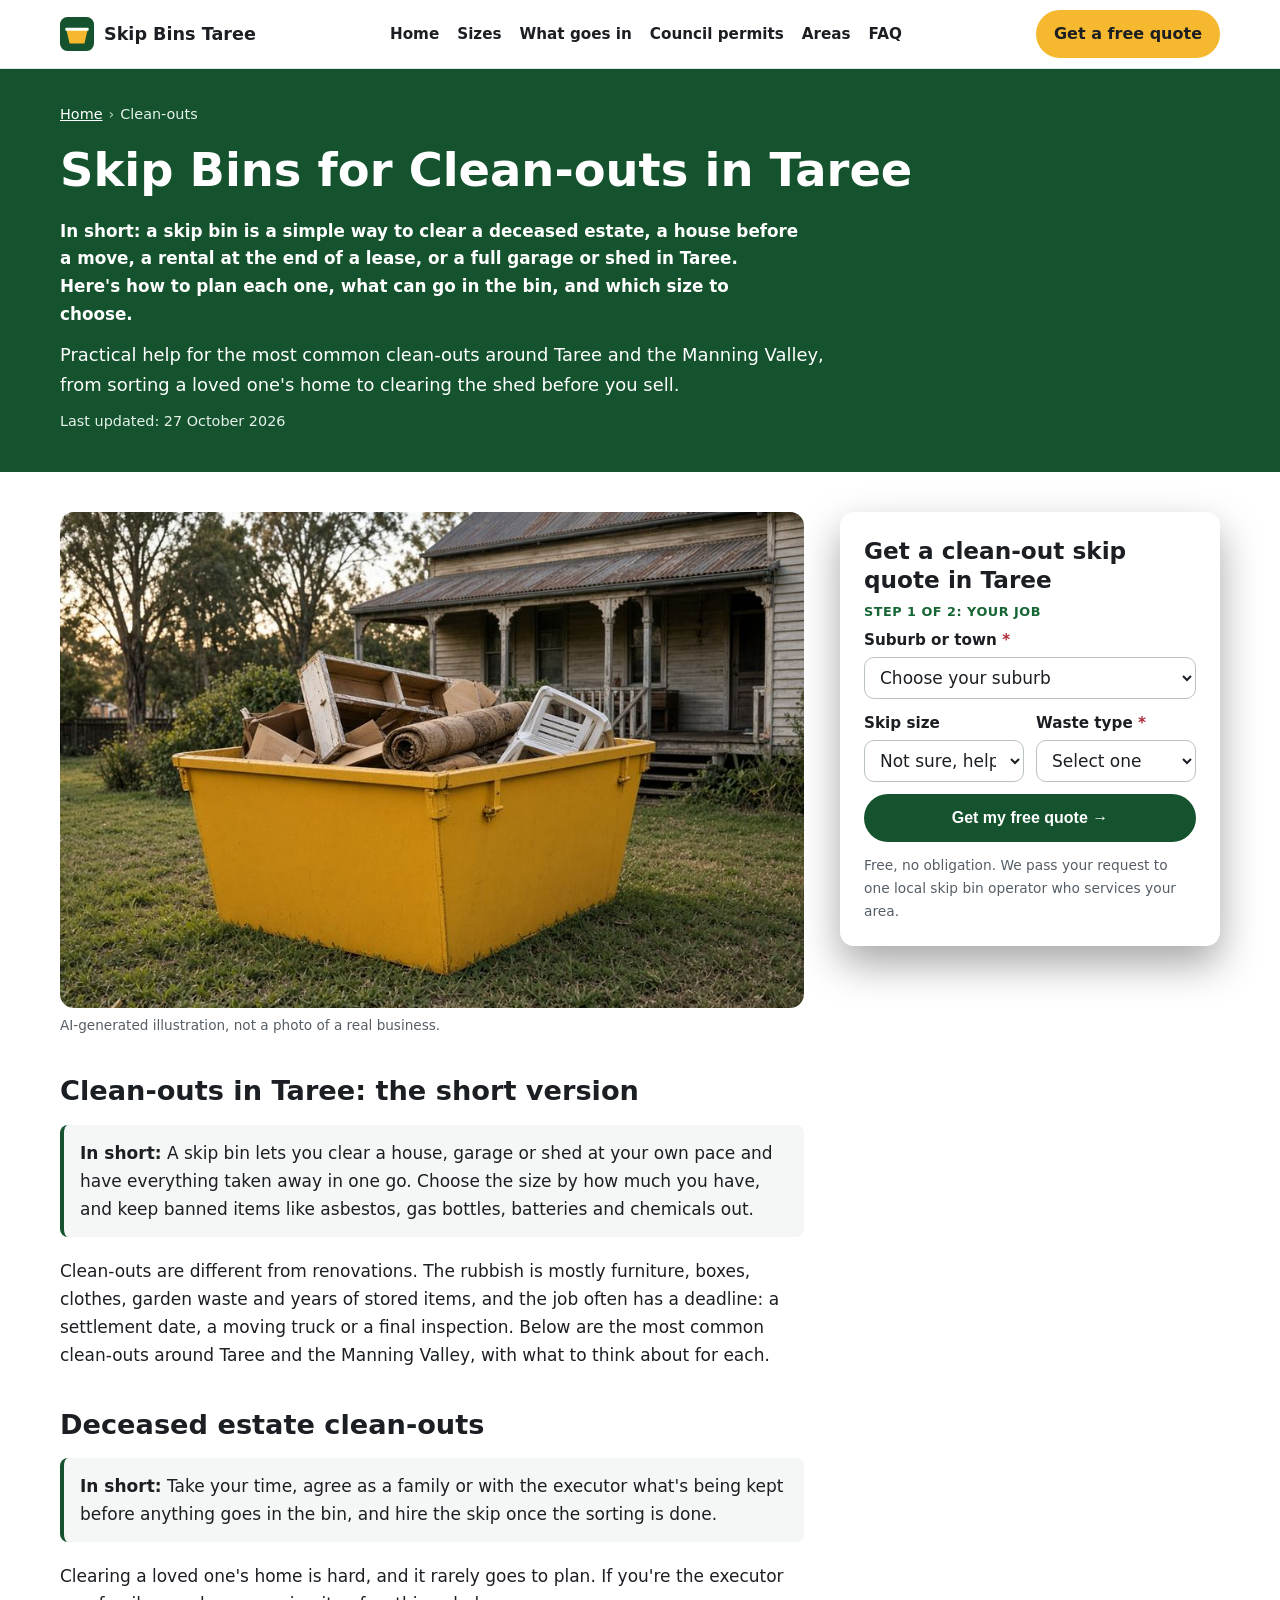
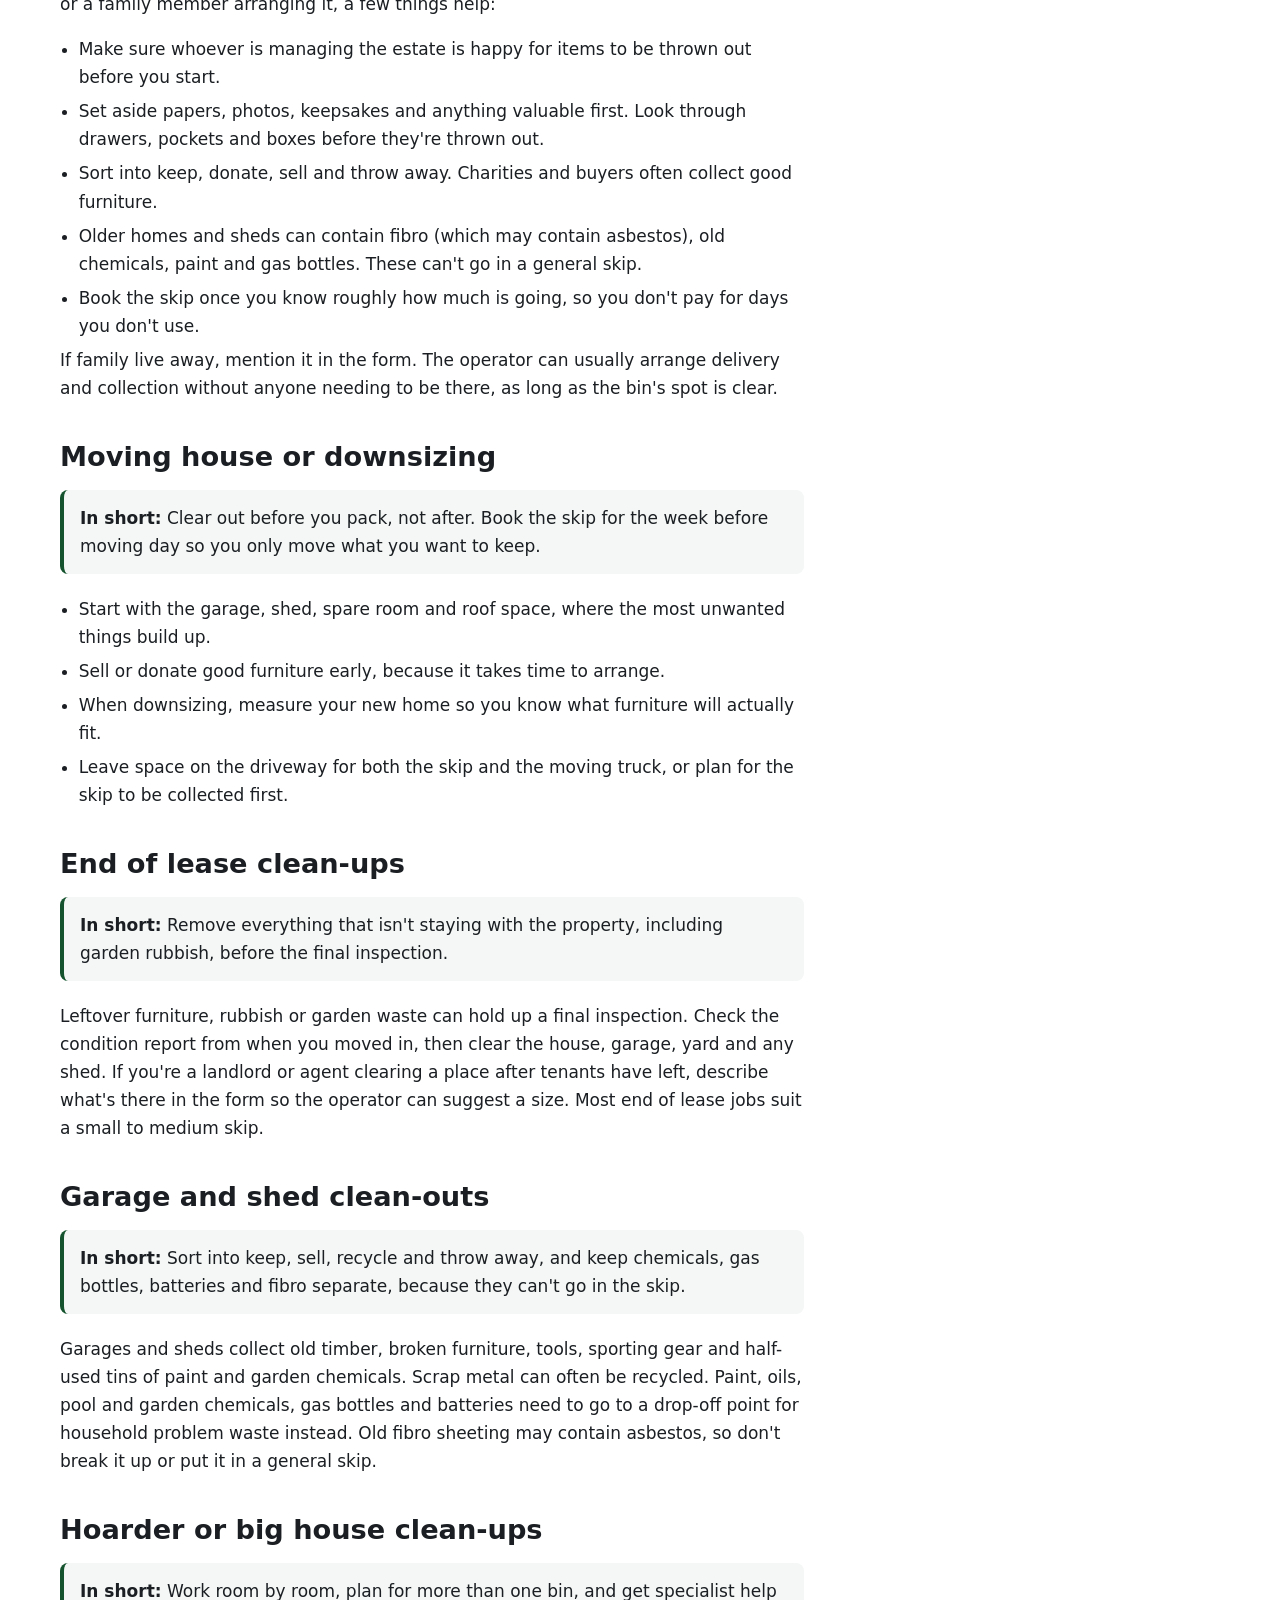
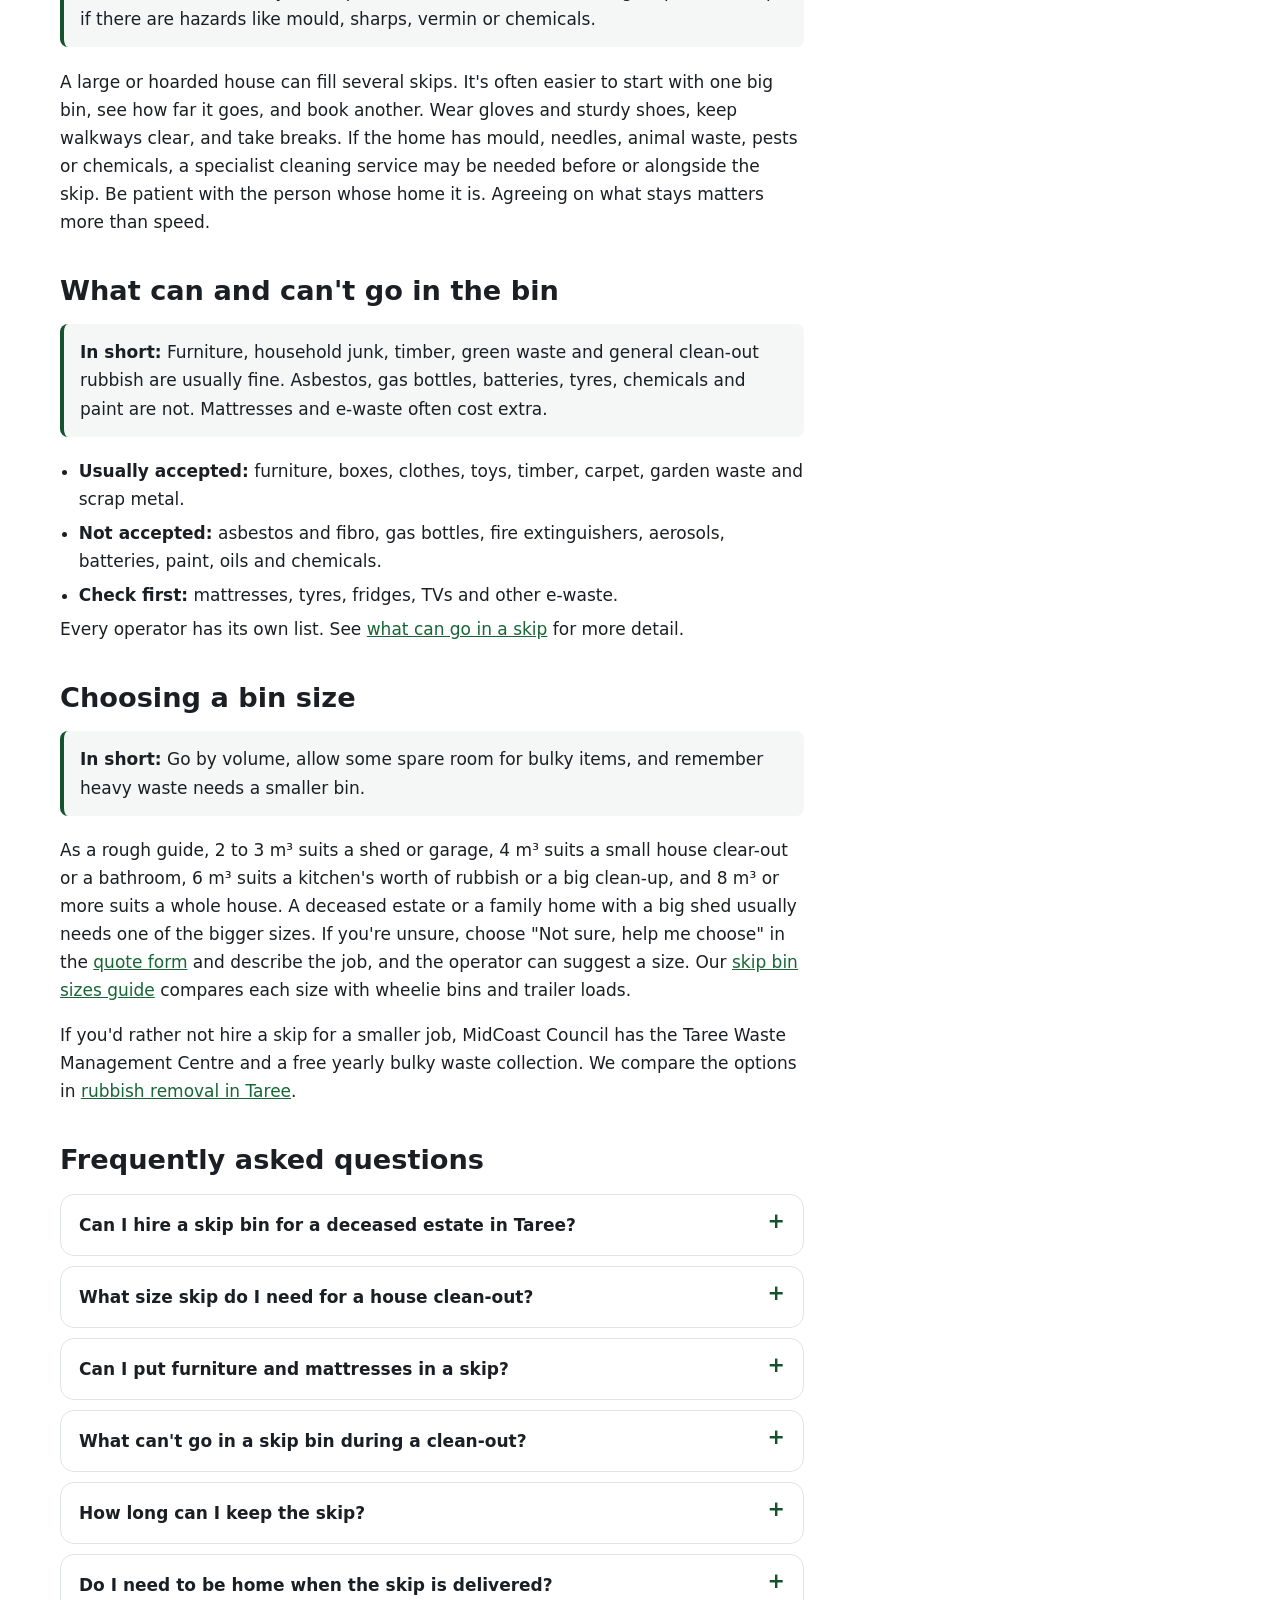
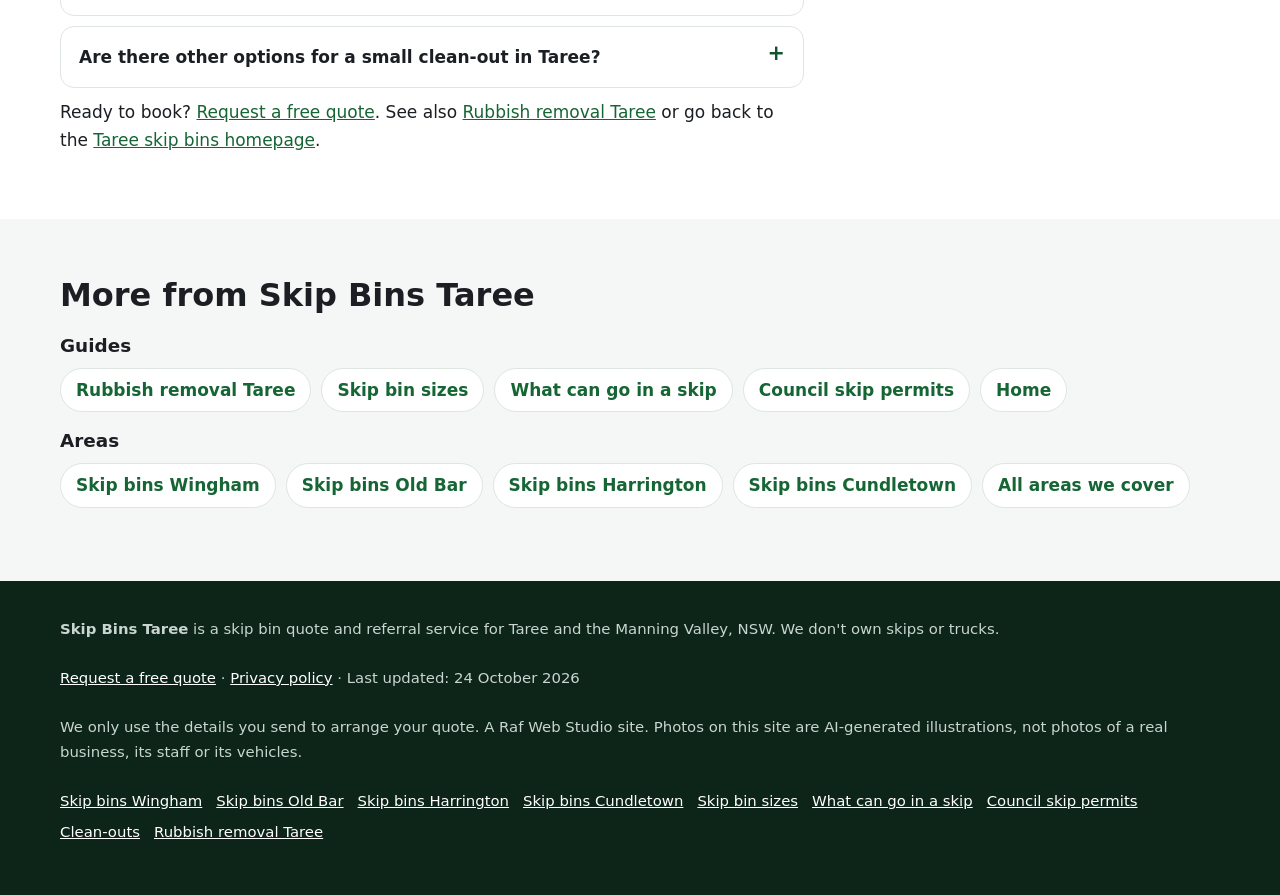
==== clean-outs/index.html @ bd16dab5 "SEO batch 3: add /clean-outs/ and /rubbish-removal-taree/ guides (FAQ schema, quote form, sitemap, l" ====
<!doctype html>
<html lang="en-AU">
<head>
<meta charset="utf-8">
<meta name="viewport" content="width=device-width, initial-scale=1">
<title>Skip Bins for Clean-outs in Taree | Deceased Estates, Moving &amp; Garages</title>
<meta name="description" content="Skip bins for clean-outs in Taree: deceased estates, moving house, downsizing, end of lease, garages, sheds and big house clean-ups. Sizes, what goes in, and a free quote.">
<link rel="canonical" href="https://skipbinstaree.com/clean-outs/">
<link rel="icon" href="/favicon.svg" type="image/svg+xml">
<meta name="theme-color" content="#14532d">
<meta property="og:type" content="article">
<meta property="og:locale" content="en_AU">
<meta property="og:site_name" content="Skip Bins Taree">
<meta property="og:title" content="Skip Bins for Clean-outs in Taree | Deceased Estates, Moving &amp; Garages">
<meta property="og:description" content="Skip bins for clean-outs in Taree: deceased estates, moving house, downsizing, end of lease, garages, sheds and big house clean-ups. Sizes, what goes in, and a free quote.">
<meta property="og:url" content="https://skipbinstaree.com/clean-outs/">
<meta property="og:image" content="https://skipbinstaree.com/img/card-home.jpg">
<meta name="twitter:card" content="summary_large_image">
<script>document.documentElement.classList.add('js')</script>
<link rel="stylesheet" href="/styles.css">

<!-- Google tag (gtag.js) -->
<script async src="https://www.googletagmanager.com/gtag/js?id=G-CYSBEL6EFN"></script>
<script>
  window.dataLayer = window.dataLayer || [];
  function gtag(){dataLayer.push(arguments);}
  gtag('js', new Date());
  gtag('config', 'G-CYSBEL6EFN');
</script>

<script type="application/ld+json">
{
 "@context": "https://schema.org",
 "@type": "WebPage",
 "@id": "https://skipbinstaree.com/clean-outs/#webpage",
 "url": "https://skipbinstaree.com/clean-outs/",
 "name": "Skip Bins for Clean-outs in Taree | Deceased Estates, Moving & Garages",
 "description": "Skip bins for clean-outs in Taree: deceased estates, moving house, downsizing, end of lease, garages, sheds and big house clean-ups. Sizes, what goes in, and a free quote.",
 "inLanguage": "en-AU",
 "dateModified": "2026-10-27",
 "isPartOf": {
  "@id": "https://skipbinstaree.com/#website"
 }
}
</script>
<script type="application/ld+json">
{
 "@context": "https://schema.org",
 "@type": "BreadcrumbList",
 "itemListElement": [
  {
   "@type": "ListItem",
   "position": 1,
   "name": "Home",
   "item": "https://skipbinstaree.com/"
  },
  {
   "@type": "ListItem",
   "position": 2,
   "name": "Clean-outs",
   "item": "https://skipbinstaree.com/clean-outs/"
  }
 ]
}
</script>
<script type="application/ld+json">
{
 "@context": "https://schema.org",
 "@type": "Service",
 "@id": "https://skipbinstaree.com/clean-outs/#service",
 "name": "Skip bins for clean-outs in Taree",
 "serviceType": "Skip bin hire",
 "description": "Skip bins for clean-outs in Taree: deceased estates, moving house, downsizing, end of lease, garages, sheds and big house clean-ups. Sizes, what goes in, and a free quote.",
 "url": "https://skipbinstaree.com/clean-outs/",
 "provider": {
  "@type": "Organization",
  "name": "Skip Bins Taree",
  "url": "https://skipbinstaree.com/"
 },
 "areaServed": [
  {
   "@type": "Place",
   "name": "Taree, NSW"
  }
 ]
}
</script>
<script type="application/ld+json">
{
 "@context": "https://schema.org",
 "@type": "FAQPage",
 "mainEntity": [
  {
   "@type": "Question",
   "name": "Can I hire a skip bin for a deceased estate in Taree?",
   "acceptedAnswer": {
    "@type": "Answer",
    "text": "Yes. A skip is a common way to clear a deceased estate. Agree with the executor or family what's being kept before anything goes in, and tell the operator if no one will be at the property for delivery or collection."
   }
  },
  {
   "@type": "Question",
   "name": "What size skip do I need for a house clean-out?",
   "acceptedAnswer": {
    "@type": "Answer",
    "text": "As a rough guide, 2 to 3 m³ suits a shed or garage, 4 m³ suits a small house clear-out or a bathroom, 6 m³ suits a kitchen's worth of rubbish or a big clean-up, and 8 m³ or more suits a whole house. A deceased estate or a family home with a big shed usually needs one of the bigger sizes."
   }
  },
  {
   "@type": "Question",
   "name": "Can I put furniture and mattresses in a skip?",
   "acceptedAnswer": {
    "@type": "Answer",
    "text": "Furniture is usually fine. Many operators accept mattresses for an extra fee, and some don't take them. List them in the quote form so the operator can confirm."
   }
  },
  {
   "@type": "Question",
   "name": "What can't go in a skip bin during a clean-out?",
   "acceptedAnswer": {
    "@type": "Answer",
    "text": "Asbestos and fibro, gas bottles, fire extinguishers, aerosols, batteries, tyres, paint, oils and chemicals. Fridges, TVs and other e-waste may be refused or cost extra."
   }
  },
  {
   "@type": "Question",
   "name": "How long can I keep the skip?",
   "acceptedAnswer": {
    "@type": "Answer",
    "text": "Hire periods differ between operators. Most include a set number of days and charge for extra days. Tell the operator your dates when you request a quote."
   }
  },
  {
   "@type": "Question",
   "name": "Do I need to be home when the skip is delivered?",
   "acceptedAnswer": {
    "@type": "Answer",
    "text": "Usually not, as long as the spot for the bin is clear and the operator knows exactly where to put it. Add delivery notes in the form."
   }
  },
  {
   "@type": "Question",
   "name": "Are there other options for a small clean-out in Taree?",
   "acceptedAnswer": {
    "@type": "Answer",
    "text": "For a load or two, taking it to the Taree Waste Management Centre yourself or booking MidCoast Council's yearly bulky waste collection may be enough. Our rubbish removal guide compares the options."
   }
  }
 ]
}
</script>
</head>
<body>
<a class="skip-link" href="#main">Skip to content</a>

<header class="site-header">
  <div class="wrap">
    <a class="brand" href="/" aria-label="Skip Bins Taree home">
      <svg viewBox="0 0 64 64" aria-hidden="true"><rect width="64" height="64" rx="14" fill="#14532d"/><path d="M12 24h40l-6 26H18z" fill="#f5b82e"/><rect x="10" y="20" width="44" height="6" rx="2" fill="#fff"/></svg>
      Skip Bins Taree
    </a>
    <nav class="nav" aria-label="Main">
      <a href="/">Home</a>
      <a href="/skip-bin-sizes/">Sizes</a>
      <a href="/what-can-go-in-a-skip/">What goes in</a>
      <a href="/skip-bin-council-permit/">Council permits</a>
      <a href="/#areas">Areas</a>
      <a href="/#faq">FAQ</a>
    </nav>
    <a class="btn btn-call header-call" href="#quote">Get a free quote</a>
  </div>
</header>

<main id="main">
<section class="page-hero" aria-labelledby="h1">
  <div class="wrap">
    <nav class="crumbs" aria-label="Breadcrumb"><ol><li><a href="https://skipbinstaree.com/">Home</a></li><li aria-current="page">Clean-outs</li></ol></nav>
    <h1 id="h1">Skip Bins for Clean-outs in Taree</h1>
    <p class="summary">In short: a skip bin is a simple way to clear a deceased estate, a house before a move, a rental at the end of a lease, or a full garage or shed in Taree. Here&#x27;s how to plan each one, what can go in the bin, and which size to choose.</p>
    <p class="lead">Practical help for the most common clean-outs around Taree and the Manning Valley, from sorting a loved one&#x27;s home to clearing the shed before you sell.</p>
    <p class="updated">Last updated: 27 October 2026</p>
  </div>
</section>
<div class="wrap page-grid">
  <article class="page-body">
<figure><img src="/img/card-home.jpg" width="900" height="600" style="aspect-ratio:3/2;object-fit:cover" alt="Illustration of a yellow skip bin outside a weatherboard home during a household clean-out" decoding="async"><figcaption>AI-generated illustration, not a photo of a real business.</figcaption></figure>
<h2>Clean-outs in Taree: the short version</h2>
<p class="callout"><strong>In short:</strong> A skip bin lets you clear a house, garage or shed at your own pace and have everything taken away in one go. Choose the size by how much you have, and keep banned items like asbestos, gas bottles, batteries and chemicals out.</p><p>Clean-outs are different from renovations. The rubbish is mostly furniture, boxes, clothes, garden waste and years of stored items, and the job often has a deadline: a settlement date, a moving truck or a final inspection. Below are the most common clean-outs around Taree and the Manning Valley, with what to think about for each.</p>
<h2>Deceased estate clean-outs</h2>
<p class="callout"><strong>In short:</strong> Take your time, agree as a family or with the executor what's being kept before anything goes in the bin, and hire the skip once the sorting is done.</p><p>Clearing a loved one's home is hard, and it rarely goes to plan. If you're the executor or a family member arranging it, a few things help:</p><ul class="clean"><li>Make sure whoever is managing the estate is happy for items to be thrown out before you start.</li><li>Set aside papers, photos, keepsakes and anything valuable first. Look through drawers, pockets and boxes before they're thrown out.</li><li>Sort into keep, donate, sell and throw away. Charities and buyers often collect good furniture.</li><li>Older homes and sheds can contain fibro (which may contain asbestos), old chemicals, paint and gas bottles. These can't go in a general skip.</li><li>Book the skip once you know roughly how much is going, so you don't pay for days you don't use.</li></ul><p>If family live away, mention it in the form. The operator can usually arrange delivery and collection without anyone needing to be there, as long as the bin's spot is clear.</p>
<h2>Moving house or downsizing</h2>
<p class="callout"><strong>In short:</strong> Clear out before you pack, not after. Book the skip for the week before moving day so you only move what you want to keep.</p><ul class="clean"><li>Start with the garage, shed, spare room and roof space, where the most unwanted things build up.</li><li>Sell or donate good furniture early, because it takes time to arrange.</li><li>When downsizing, measure your new home so you know what furniture will actually fit.</li><li>Leave space on the driveway for both the skip and the moving truck, or plan for the skip to be collected first.</li></ul>
<h2>End of lease clean-ups</h2>
<p class="callout"><strong>In short:</strong> Remove everything that isn't staying with the property, including garden rubbish, before the final inspection.</p><p>Leftover furniture, rubbish or garden waste can hold up a final inspection. Check the condition report from when you moved in, then clear the house, garage, yard and any shed. If you're a landlord or agent clearing a place after tenants have left, describe what's there in the form so the operator can suggest a size. Most end of lease jobs suit a small to medium skip.</p>
<h2>Garage and shed clean-outs</h2>
<p class="callout"><strong>In short:</strong> Sort into keep, sell, recycle and throw away, and keep chemicals, gas bottles, batteries and fibro separate, because they can't go in the skip.</p><p>Garages and sheds collect old timber, broken furniture, tools, sporting gear and half-used tins of paint and garden chemicals. Scrap metal can often be recycled. Paint, oils, pool and garden chemicals, gas bottles and batteries need to go to a drop-off point for household problem waste instead. Old fibro sheeting may contain asbestos, so don't break it up or put it in a general skip.</p>
<h2>Hoarder or big house clean-ups</h2>
<p class="callout"><strong>In short:</strong> Work room by room, plan for more than one bin, and get specialist help if there are hazards like mould, sharps, vermin or chemicals.</p><p>A large or hoarded house can fill several skips. It's often easier to start with one big bin, see how far it goes, and book another. Wear gloves and sturdy shoes, keep walkways clear, and take breaks. If the home has mould, needles, animal waste, pests or chemicals, a specialist cleaning service may be needed before or alongside the skip. Be patient with the person whose home it is. Agreeing on what stays matters more than speed.</p>
<h2>What can and can&#x27;t go in the bin</h2>
<p class="callout"><strong>In short:</strong> Furniture, household junk, timber, green waste and general clean-out rubbish are usually fine. Asbestos, gas bottles, batteries, tyres, chemicals and paint are not. Mattresses and e-waste often cost extra.</p><ul class="clean"><li><strong>Usually accepted:</strong> furniture, boxes, clothes, toys, timber, carpet, garden waste and scrap metal.</li><li><strong>Not accepted:</strong> asbestos and fibro, gas bottles, fire extinguishers, aerosols, batteries, paint, oils and chemicals.</li><li><strong>Check first:</strong> mattresses, tyres, fridges, TVs and other e-waste.</li></ul><p>Every operator has its own list. See <a href="/what-can-go-in-a-skip/">what can go in a skip</a> for more detail.</p>
<h2>Choosing a bin size</h2>
<p class="callout"><strong>In short:</strong> Go by volume, allow some spare room for bulky items, and remember heavy waste needs a smaller bin.</p><p>As a rough guide, 2 to 3 m³ suits a shed or garage, 4 m³ suits a small house clear-out or a bathroom, 6 m³ suits a kitchen's worth of rubbish or a big clean-up, and 8 m³ or more suits a whole house. A deceased estate or a family home with a big shed usually needs one of the bigger sizes. If you're unsure, choose "Not sure, help me choose" in the <a href="#quote">quote form</a> and describe the job, and the operator can suggest a size. Our <a href="/skip-bin-sizes/">skip bin sizes guide</a> compares each size with wheelie bins and trailer loads.</p><p>If you'd rather not hire a skip for a smaller job, MidCoast Council has the Taree Waste Management Centre and a free yearly bulky waste collection. We compare the options in <a href="/rubbish-removal-taree/">rubbish removal in Taree</a>.</p>
<h2 id="faq-h">Frequently asked questions</h2>
<details><summary>Can I hire a skip bin for a deceased estate in Taree?</summary><p>Yes. A skip is a common way to clear a deceased estate. Agree with the executor or family what&#x27;s being kept before anything goes in, and tell the operator if no one will be at the property for delivery or collection.</p></details><details><summary>What size skip do I need for a house clean-out?</summary><p>As a rough guide, 2 to 3 m³ suits a shed or garage, 4 m³ suits a small house clear-out or a bathroom, 6 m³ suits a kitchen&#x27;s worth of rubbish or a big clean-up, and 8 m³ or more suits a whole house. A deceased estate or a family home with a big shed usually needs one of the bigger sizes.</p></details><details><summary>Can I put furniture and mattresses in a skip?</summary><p>Furniture is usually fine. Many operators accept mattresses for an extra fee, and some don&#x27;t take them. List them in the quote form so the operator can confirm.</p></details><details><summary>What can&#x27;t go in a skip bin during a clean-out?</summary><p>Asbestos and fibro, gas bottles, fire extinguishers, aerosols, batteries, tyres, paint, oils and chemicals. Fridges, TVs and other e-waste may be refused or cost extra.</p></details><details><summary>How long can I keep the skip?</summary><p>Hire periods differ between operators. Most include a set number of days and charge for extra days. Tell the operator your dates when you request a quote.</p></details><details><summary>Do I need to be home when the skip is delivered?</summary><p>Usually not, as long as the spot for the bin is clear and the operator knows exactly where to put it. Add delivery notes in the form.</p></details><details><summary>Are there other options for a small clean-out in Taree?</summary><p>For a load or two, taking it to the Taree Waste Management Centre yourself or booking MidCoast Council&#x27;s yearly bulky waste collection may be enough. Our rubbish removal guide compares the options.</p></details>
<p>Ready to book? <a href="#quote">Request a free quote</a>. See also <a href="/rubbish-removal-taree/">Rubbish removal Taree</a> or go back to the <a href="/">Taree skip bins homepage</a>.</p>

  </article>
  <aside class="page-aside">
    <div class="hero-form-card" id="quote">
      <h2 id="quote-h">Get a clean-out skip quote in Taree</h2>
      <form class="quote-form two-step" id="quote-form" action="https://formsubmit.co/95bd9bc987959fdb3b12eddf2388cf85" method="post" novalidate>
        <input type="hidden" name="_subject" value="New quote request – skipbinstaree.com">
        <input type="hidden" name="_captcha" value="true">
        <input type="hidden" name="_template" value="table">
        <input type="hidden" name="_next" value="https://skipbinstaree.com/thanks.html">
        <input type="text" name="_honey" style="display:none" tabindex="-1" autocomplete="off" aria-hidden="true">
        <input type="hidden" name="source" value="skipbinstaree.com">
        <input type="hidden" name="page" value="/clean-outs/">
        <fieldset class="step step-1">
          <legend class="step-label">Step 1 of 2: your job</legend>
          <div class="full"><label for="suburb">Suburb or town <span class="req" aria-hidden="true">*</span></label>
            <select id="suburb" name="suburb" required><option value="">Choose your suburb</option><option>Taree</option><option>Taree South</option><option>Cundletown</option><option>Purfleet</option><option>Tinonee</option><option>Wingham</option><option>Old Bar</option><option>Wallabi Point</option><option>Manning Point</option><option>Harrington</option><option>Crowdy Head</option><option>Coopernook</option><option>Lansdowne</option><option>Krambach</option><option>Croki</option><option>Mitchells Island</option><option>Oxley Island</option><option>Johns River</option><option value="Other">Other (tell us below)</option></select></div>
          <div class="full other-wrap"><label for="suburb_other">Other suburb or town</label><input id="suburb_other" name="suburb_other" type="text" autocomplete="address-level2"></div>
          <div><label for="size">Skip size</label>
            <select id="size" name="skip_size"><option value="Not sure">Not sure, help me choose</option><option>Skip bag (about 1 m³)</option><option>2 m³</option><option>3 m³</option><option>4 m³</option><option>6 m³</option><option>8 m³</option><option>9 m³</option><option>10–12 m³</option><option>Larger / hook-lift</option></select></div>
          <div><label for="waste">Waste type <span class="req" aria-hidden="true">*</span></label>
            <select id="waste" name="waste_type" required><option value="">Select one</option><option>General household</option><option>Green waste</option><option>Mixed renovation / building</option><option>Soil, concrete or bricks</option><option>Mixed, not sure</option><option>May contain asbestos</option></select></div>
          <div class="full js-only"><button class="btn btn-primary btn-block" type="button" id="to-step-2">Get my free quote →</button></div>
          <p class="microcopy full">Free, no obligation. We pass your request to one local skip bin operator who services your area.</p>
          <p class="form-error full" id="step1-error" role="alert" hidden>Please choose your suburb and waste type.</p>
        </fieldset>
        <fieldset class="step step-2" id="step-2">
          <legend class="step-label">Step 2 of 2: your details</legend>
          <div><label for="name">Name <span class="req" aria-hidden="true">*</span></label><input id="name" name="name" type="text" autocomplete="name" required></div>
          <div><label for="phone">Phone <span class="req" aria-hidden="true">*</span></label><input id="phone" name="phone" type="tel" autocomplete="tel" inputmode="tel" required></div>
          <div><label for="email">Email</label><input id="email" name="email" type="email" autocomplete="email"></div>
          <div><label for="date">Delivery date</label><input id="date" name="preferred_date" type="date"></div>
          <div class="full"><label for="message">Anything else?</label><textarea id="message" name="message" rows="2" placeholder="e.g. flood clean-up, bin on the driveway, steep block in Wingham, 7 days"></textarea></div>
          <p class="consent full">By sending this form you agree we can share your details with one local skip bin operator so they can quote for your job. See our <a href="/privacy.html">privacy policy</a>.</p>
          <div class="full step2-actions"><button class="btn btn-primary" type="submit">Send my quote request</button><button class="btn-link js-only" type="button" id="back-1">← Back</button></div>
        </fieldset>
      </form>
    </div>
  </aside>
</div>
<section class="alt" aria-labelledby="more-h">
  <div class="wrap">
    <h2 id="more-h">More from Skip Bins Taree</h2>
    <h3>Guides</h3>
    <ul class="link-list"><li><a href="/rubbish-removal-taree/">Rubbish removal Taree</a></li><li><a href="/skip-bin-sizes/">Skip bin sizes</a></li><li><a href="/what-can-go-in-a-skip/">What can go in a skip</a></li><li><a href="/skip-bin-council-permit/">Council skip permits</a></li><li><a href="/">Home</a></li></ul>
    <h3>Areas</h3>
    <ul class="link-list"><li><a href="/skip-bins-wingham/">Skip bins Wingham</a></li><li><a href="/skip-bins-old-bar/">Skip bins Old Bar</a></li><li><a href="/skip-bins-harrington/">Skip bins Harrington</a></li><li><a href="/skip-bins-cundletown/">Skip bins Cundletown</a></li><li><a href="/#areas">All areas we cover</a></li></ul>
  </div>
</section>
</main>

<footer class="site-footer">
  <div class="wrap">
    <p><strong>Skip Bins Taree</strong> is a skip bin quote and referral service for Taree and the Manning Valley, NSW. We don't own skips or trucks.</p>
    <p><a href="#quote">Request a free quote</a> · <a href="/privacy.html">Privacy policy</a> · Last updated: 24 October 2026</p>
    <p>We only use the details you send to arrange your quote. A Raf Web Studio site. Photos on this site are AI-generated illustrations, not photos of a real business, its staff or its vehicles.</p>
    <p class="footer-links"><a href="/skip-bins-wingham/">Skip bins Wingham</a> <a href="/skip-bins-old-bar/">Skip bins Old Bar</a> <a href="/skip-bins-harrington/">Skip bins Harrington</a> <a href="/skip-bins-cundletown/">Skip bins Cundletown</a> <a href="/skip-bin-sizes/">Skip bin sizes</a> <a href="/what-can-go-in-a-skip/">What can go in a skip</a> <a href="/skip-bin-council-permit/">Council skip permits</a> <a href="/clean-outs/">Clean-outs</a> <a href="/rubbish-removal-taree/">Rubbish removal Taree</a></p>
  </div>
</footer>

<div class="mobile-call" aria-label="Quick contact">
  <a class="btn btn-call" href="#quote">Get a free quote</a>
</div>
<script src="/form.js" defer></script>
</body>
</html>
---- styles.css ----
:root{
  --green:#14532d;--green-2:#166534;--yellow:#f5b82e;--ink:#1b1f23;--muted:#555e66;
  --bg:#ffffff;--soft:#f4f7f5;--line:#dfe5e1;--radius:14px;--max:1200px;
}
*{box-sizing:border-box}
html{scroll-behavior:smooth}
body{margin:0;font-family:system-ui,-apple-system,"Segoe UI",Roboto,Arial,sans-serif;color:var(--ink);background:var(--bg);line-height:1.65;font-size:17px;padding-bottom:72px}
@media(min-width:800px){body{padding-bottom:0}}
img,svg{max-width:100%}
a{color:var(--green-2)}
a:focus-visible,button:focus-visible,input:focus-visible,select:focus-visible,textarea:focus-visible{outline:3px solid var(--yellow);outline-offset:2px}
.wrap{max-width:var(--max);margin:0 auto;padding:0 20px}
.skip-link{position:absolute;left:-999px;top:0;background:#fff;padding:8px 12px;z-index:100}
.skip-link:focus{left:8px}
h1,h2,h3{line-height:1.25;margin:0 0 .6em}
h1{font-size:clamp(1.9rem,4.5vw,2.9rem)}
h2{font-size:clamp(1.5rem,3vw,2rem);margin-top:0}
h3{font-size:1.15rem}
p{margin:0 0 1em}

/* header */
.site-header{background:#fff;border-bottom:1px solid var(--line);position:sticky;top:0;z-index:50}
.site-header .wrap{display:flex;align-items:center;justify-content:space-between;gap:16px;padding-top:10px;padding-bottom:10px}
.brand{display:flex;align-items:center;gap:10px;font-weight:800;color:var(--ink);text-decoration:none;font-size:1.1rem}
.brand svg{width:34px;height:34px}
.nav{display:none;gap:18px}
.nav a{color:var(--ink);text-decoration:none;font-weight:600;font-size:.95rem}
.nav a:hover{color:var(--green-2)}
@media(min-width:900px){.nav{display:flex}}

/* buttons */
.btn{display:inline-flex;align-items:center;justify-content:center;gap:8px;font-weight:700;border-radius:999px;padding:13px 22px;text-decoration:none;border:2px solid transparent;cursor:pointer;font-size:1rem}
.btn svg{width:20px;height:20px}
.btn-call{background:var(--yellow);color:#1b1f23}
.btn-call:hover{background:#f5b82e}
.btn-ghost{background:transparent;color:#fff;border-color:rgba(255,255,255,.7)}
.btn-ghost:hover{background:rgba(255,255,255,.12)}
.btn-primary{background:var(--green);color:#fff}
.btn-primary:hover{background:var(--green-2)}
.header-call{display:none}
@media(min-width:600px){.header-call{display:inline-flex;padding:9px 16px}}

/* hero */
.hero{background:linear-gradient(135deg,#14532d 0%,#166534 60%,#166534 100%);color:#fff;padding:48px 0 56px}
.hero .wrap{display:grid;gap:32px}
@media(min-width:900px){.hero .wrap{grid-template-columns:1.15fr .85fr;align-items:center}}
.hero p.lead{font-size:1.15rem;color:#e6f2ec;max-width:38em}
.hero .ctas{display:flex;flex-wrap:wrap;gap:12px;margin:22px 0 18px}
.ticks{list-style:none;padding:0;margin:0;display:grid;gap:6px;color:#e6f2ec}
.ticks li{display:flex;gap:8px;align-items:flex-start}
.ticks svg{flex:0 0 20px;width:20px;height:20px;margin-top:3px}
.hero-card{background:#fff;color:var(--ink);border-radius:var(--radius);padding:22px;box-shadow:0 12px 30px rgba(0,0,0,.18)}
.hero-card h2{font-size:1.25rem}
.hero-card ol{margin:0;padding-left:1.2em}
.hero-card li{margin-bottom:.5em}

/* sections */
section{padding:56px 0}
section.alt{background:var(--soft)}
.intro{max-width:46em}
.grid{display:grid;gap:18px}
@media(min-width:700px){.grid-2{grid-template-columns:1fr 1fr}.grid-3{grid-template-columns:repeat(3,1fr)}}
.card{background:#fff;border:1px solid var(--line);border-radius:var(--radius);padding:20px}
.card .size{display:inline-block;background:var(--green);color:#fff;font-weight:800;border-radius:8px;padding:3px 10px;margin-bottom:8px}
.icon{width:36px;height:36px;color:var(--green);margin-bottom:6px}

table{width:100%;border-collapse:collapse;background:#fff;border-radius:var(--radius);overflow:hidden;border:1px solid var(--line)}
caption{text-align:left;font-weight:700;padding:0 0 10px}
th,td{padding:12px 14px;text-align:left;border-bottom:1px solid var(--line);vertical-align:top}
th{background:#e9f1ec;font-size:.95rem}
.table-scroll{overflow-x:auto}
.note{font-size:.93rem;color:var(--muted)}
.yes h3{color:var(--green)}
.no h3{color:#b02a37}
ul.clean{padding-left:1.1em;margin:0}
ul.clean li{margin-bottom:.35em}

.areas{display:flex;flex-wrap:wrap;gap:8px;list-style:none;padding:0;margin:0 0 1em}
.areas li{background:#fff;border:1px solid var(--line);border-radius:999px;padding:6px 14px;font-size:.95rem}

/* faq */
details{background:#fff;border:1px solid var(--line);border-radius:var(--radius);padding:4px 18px;margin-bottom:10px}
summary{cursor:pointer;font-weight:700;padding:12px 0;list-style:none}
summary::-webkit-details-marker{display:none}
summary::after{content:"+";float:right;font-size:1.3rem;line-height:1;color:var(--green)}
details[open] summary::after{content:"–"}

/* form */
.quote{background:var(--green);color:#fff}
.quote .wrap{display:grid;gap:28px}
@media(min-width:900px){.quote .wrap{grid-template-columns:.8fr 1.2fr}}
.quote p{color:#e6f2ec}
form.quote-form{background:#fff;color:var(--ink);border-radius:var(--radius);padding:22px;display:grid;gap:14px}
@media(min-width:600px){form.quote-form{grid-template-columns:1fr 1fr}.full{grid-column:1/-1}}
label{display:block;font-weight:600;font-size:.95rem;margin-bottom:4px}
input,select,textarea{width:100%;font:inherit;padding:11px 12px;border:1.5px solid #b8c4bd;border-radius:10px;background:#fff;color:var(--ink)}
textarea{min-height:110px;resize:vertical}
.req{color:#b02a37}
.consent{font-size:.88rem;color:var(--muted)}

/* footer */
.site-footer{background:#0d2418;color:#c9d6cf;padding:36px 0;font-size:.93rem}
.site-footer a{color:#fff}
.site-footer .wrap{display:grid;gap:10px}

/* sticky mobile call bar */
.mobile-call{position:fixed;left:0;right:0;bottom:0;z-index:60;display:flex;gap:8px;padding:10px 12px;background:#fff;border-top:1px solid var(--line);box-shadow:0 -6px 18px rgba(0,0,0,.08)}
.mobile-call .btn{flex:1;padding:12px 10px}
@media(min-width:800px){.mobile-call{display:none}}

.legal{max-width:46em;padding:40px 20px 60px;margin:0 auto}
.legal h1{font-size:2rem}

/* images */
.about-grid{display:grid;gap:28px;align-items:center}
@media(min-width:900px){.about-grid{grid-template-columns:1.2fr .8fr}}
figure{margin:0}
.photo img{width:100%;height:auto;display:block;border-radius:var(--radius)}
.photo figcaption,.size-figs figcaption{font-size:.85rem;color:var(--muted);margin-top:6px}
.local-photo{max-width:720px;margin-top:8px}
.size-figs{display:grid;gap:14px;margin:6px 0 10px;grid-template-columns:1fr}
@media(min-width:600px){.size-figs{grid-template-columns:1fr 1fr}}
.size-figs img{width:100%;height:auto;display:block;border-radius:10px;border:1px solid var(--line);background:#f4f7f5}
.size-figs figcaption{font-weight:700;color:var(--ink)}
.credits{font-size:.8rem;color:#9fb3a8}

/* banner hero */
.hero{position:relative;overflow:hidden;background:#0d2418;padding:56px 0 64px}
.hero-bg,.hero-bg img{position:absolute;inset:0;width:100%;height:100%}
.hero-bg img{object-fit:cover;object-position:center 40%;filter:brightness(1.08)}
.hero::before{content:"";position:absolute;inset:0;z-index:1;background:linear-gradient(90deg,rgba(8,24,16,.58) 0%,rgba(8,24,16,.36) 45%,rgba(8,24,16,.14) 100%)}
.hero .wrap.hero-grid{position:relative;z-index:2;display:grid;gap:32px;align-items:center}
@media(min-width:960px){.hero .wrap.hero-grid{grid-template-columns:1.05fr .95fr;gap:48px}.hero{padding:72px 0 80px}}
.hero h1{text-shadow:0 2px 4px rgba(0,0,0,.45),0 4px 22px rgba(0,0,0,.45)}
.hero .lead,.hero .updated{text-shadow:0 1px 3px rgba(0,0,0,.6)}
.hero-copy .ticks{margin:6px 0 20px}
.hero-copy .ctas{margin:0}
.hero-form-card{background:#fff;color:var(--ink);border-radius:var(--radius);padding:24px;box-shadow:0 18px 40px rgba(0,0,0,.35);scroll-margin-top:80px}
.hero-form-card h2{font-size:1.45rem;margin-bottom:.3em}
.hero-form-card .form-intro{color:var(--muted);font-size:.95rem;margin-bottom:12px}
.hero-form-card form.quote-form{padding:0;box-shadow:none;border-radius:0;gap:12px}
.hero-form-card input,.hero-form-card select,.hero-form-card textarea{padding:9px 11px}
.hero-form-card textarea{min-height:72px}
.hero-form-card .consent{margin:10px 0 0}
.photo-credit{position:absolute;right:10px;bottom:6px;z-index:2;margin:0;font-size:.72rem;color:rgba(255,255,255,.8)}
.photo-credit a{color:#fff}
.how-card{background:#fff;color:var(--ink);border-radius:var(--radius);padding:22px}
.how-card ol{margin:0;padding-left:1.2em}.how-card li{margin-bottom:.5em}

/* v2 */
.hero .lead{color:#fff}
.updated{font-size:.85rem;color:#e6f2ec;margin:14px 0 0}
.updated-dark{font-size:.9rem;color:var(--muted);font-weight:600;margin-top:-.4em}
fieldset{border:0;margin:0;padding:0;min-width:0}
.step{display:grid;gap:12px;grid-template-columns:1fr}
@media(min-width:600px){.step{grid-template-columns:1fr 1fr}}
.step-label{font-size:.8rem;font-weight:700;text-transform:uppercase;letter-spacing:.04em;color:var(--green-2);margin-bottom:6px;padding:0}
.step-2{margin-top:16px}
.js .is-step-1 .step-2{display:none}
.js .is-step-2 .step-1{display:none}
.js .is-step-2 .step-2{margin-top:0}
.js-only{display:none}
.js .js-only{display:block}
.js .step2-actions .js-only{display:inline-block}
.other-wrap{display:none}.other-wrap.show{display:block}
html:not(.js) .other-wrap{display:block}
.btn-block{width:100%}
.btn-link{background:none;border:0;color:var(--green-2);font:inherit;font-weight:600;cursor:pointer;margin-left:14px;text-decoration:underline}
.microcopy{font-size:.86rem;color:var(--muted);margin:0}
.form-error{color:#b02a37;font-weight:600;font-size:.9rem;margin:0}
[aria-invalid="true"]{border-color:#b02a37}
.hero-form-card .quote-form{display:block}
.trust{background:#0d2418;color:#e6f2ec;padding:16px 0}
.trust-list{list-style:none;margin:0 auto;display:grid;gap:10px 24px;grid-template-columns:1fr}
@media(min-width:700px){.trust-list{grid-template-columns:1fr 1fr}}
@media(min-width:1000px){.trust-list{grid-template-columns:repeat(4,1fr)}}
.trust-list li{display:flex;gap:8px;align-items:flex-start;font-size:.95rem}
.trust-list svg{flex:0 0 20px;width:20px;height:20px;color:var(--yellow);margin-top:3px}
.trust-list strong{color:#fff}
ol.steps{list-style:none;padding:0;margin:0 0 16px}
.step-num{display:inline-grid;place-items:center;width:34px;height:34px;border-radius:50%;background:var(--yellow);color:#1b1f23;font-weight:800;margin-bottom:8px}
.equiv{font-weight:700;color:var(--green-2);margin:-.2em 0 .5em}
.price-table td{white-space:nowrap}
.area-groups{display:grid;gap:8px 28px;margin-bottom:12px}
@media(min-width:800px){.area-groups{grid-template-columns:1fr 1fr}}
.area-group h3{font-size:1rem;margin:10px 0 8px}
/* photo cards */
.photo-cards{display:grid;gap:20px;grid-template-columns:1fr;margin:10px 0 28px}
@media(min-width:620px){.photo-cards{grid-template-columns:1fr 1fr}}
@media(min-width:1000px){.photo-cards{grid-template-columns:repeat(4,1fr)}}
.photo-card{position:relative;display:flex;flex-direction:column;background:#fff;border:1px solid var(--line);border-radius:var(--radius);overflow:hidden;text-decoration:none;color:var(--ink);box-shadow:0 6px 18px rgba(0,0,0,.06);transition:transform .15s,box-shadow .15s}
.photo-card:hover{transform:translateY(-2px);box-shadow:0 10px 24px rgba(0,0,0,.1)}
.pc-img{display:block;aspect-ratio:4/3;overflow:hidden;background:#f4f7f5}
.pc-img img{width:100%;height:100%;object-fit:cover;display:block}
.pc-svg img{object-fit:contain;padding:12px}
.pc-icon{position:absolute;left:18px;top:-26px;width:52px;height:52px;border-radius:50%;background:var(--yellow);color:#0d2418;display:grid;place-items:center;border:4px solid #fff;box-shadow:0 4px 10px rgba(0,0,0,.15)}
.pc-icon svg{width:24px;height:24px}
.pc-body{position:relative;display:block;padding:34px 18px 18px}
.pc-title{display:block;font-size:1.1rem;margin-bottom:6px}
.pc-text{display:block;font-size:.95rem;color:var(--muted)}
.more-jobs h3{margin-bottom:.4em}
/* truck band */
.band-wrap{padding:8px 0 48px}
.truck-band{position:relative;border-radius:var(--radius);overflow:hidden;min-height:260px;display:flex;align-items:flex-end}
.truck-band img{position:absolute;inset:0;width:100%;height:100%;object-fit:cover;object-position:center 60%}
.truck-band::after{content:"";position:absolute;inset:0;background:linear-gradient(90deg,rgba(8,24,16,.72) 0%,rgba(8,24,16,.35) 55%,rgba(8,24,16,0) 100%)}
.band-text{position:relative;z-index:1;padding:28px;max-width:560px}
.band-line{color:#fff;font-size:clamp(1.4rem,3vw,2rem);font-weight:800;line-height:1.2;margin:0 0 16px;text-shadow:0 2px 8px rgba(0,0,0,.4)}
@media(min-width:900px){.truck-band{min-height:420px;align-items:center}.band-text{padding:44px}}
.closing-inner{display:grid;gap:12px;align-items:center}
@media(min-width:900px){.quote .wrap.closing-inner{grid-template-columns:1fr auto}}
.closing-grid{display:grid;gap:28px;align-items:center}
@media(min-width:900px){.quote .wrap.closing-grid{grid-template-columns:.9fr 1.1fr}}
.closing-photo img{width:100%;height:auto;display:block;border-radius:var(--radius);box-shadow:0 12px 30px rgba(0,0,0,.25)}

/* How it works step photos */
.step-card{padding:0;overflow:hidden;display:flex;flex-direction:column}
.step-img{display:block;aspect-ratio:3/2;background:#e9efe9}
.step-img img{display:block;width:100%;height:100%;object-fit:cover;border-radius:var(--radius) var(--radius) 0 0}
.step-body{position:relative;padding:30px 20px 20px}
.step-card .step-num{position:absolute;top:-21px;left:20px;width:42px;height:42px;margin:0;font-size:1.1rem;border:3px solid #fff;box-shadow:0 2px 6px rgba(0,0,0,.18)}
.step-card h3{margin-top:0}

/* site-specific */
.photo-note{font-size:.8rem;color:var(--muted);margin-top:8px}
.disclaimer{background:#fff8e6;border:1px solid #f0d58a;border-radius:var(--radius);padding:16px 18px;font-size:.95rem}

/* seo-pages-v1 */
.page-hero{background:var(--green);color:#fff;padding:34px 0 38px}
.page-hero h1{color:#fff;margin-bottom:.4em}
.page-hero .lead{color:#fff;font-size:1.12rem;max-width:44em;margin-bottom:.6em}
.page-hero .updated{color:#e6f2ec;font-size:.9rem;margin:0}
.crumbs{font-size:.9rem;margin-bottom:14px;color:#e6f2ec}
.crumbs ol{list-style:none;padding:0;margin:0;display:flex;flex-wrap:wrap;gap:6px}
.crumbs li+li::before{content:"›";margin-right:6px;opacity:.8}
.crumbs a{color:#fff}
.page-grid{display:grid;gap:36px;padding-top:40px;padding-bottom:48px}
@media(min-width:960px){.page-grid{grid-template-columns:minmax(0,1fr) 380px;align-items:start}.page-aside{position:sticky;top:84px}}
.page-body h2{margin-top:1.4em;font-size:clamp(1.3rem,2.6vw,1.7rem)}
.page-body h2:first-child{margin-top:0}
.page-body figure{margin:0 0 1.4em}
.page-body figure img{width:100%;height:auto;border-radius:var(--radius);display:block}
.page-body figcaption{font-size:.85rem;color:var(--muted);margin-top:6px}
.page-body table{width:100%;border-collapse:collapse;margin:0 0 1.2em}
.page-body th,.page-body td{border:1px solid var(--line);padding:8px 10px;text-align:left;vertical-align:top}
.page-body .callout{background:var(--soft);border-left:4px solid var(--green);padding:14px 16px;border-radius:8px;margin:0 0 1.2em}
.page-body .sources{font-size:.88rem;color:var(--muted)}
.link-list{display:flex;flex-wrap:wrap;gap:10px;list-style:none;padding:0;margin:0 0 1em}
.link-list a{display:inline-block;background:#fff;border:1px solid var(--line);border-radius:999px;padding:7px 15px;text-decoration:none;font-weight:600}
.link-list a:hover{border-color:var(--green)}
.areas a{text-decoration:none;font-weight:600}
.guide-cards{display:grid;gap:16px}
@media(min-width:700px){.guide-cards{grid-template-columns:repeat(3,1fr)}}
.guide-cards a{display:block;background:#fff;border:1px solid var(--line);border-radius:var(--radius);padding:18px;text-decoration:none;color:var(--ink)}
.guide-cards a strong{display:block;color:var(--green-2);font-size:1.08rem;margin-bottom:4px}
.guide-cards a:hover{border-color:var(--green)}
.footer-links{display:flex;flex-wrap:wrap;gap:6px 14px}

/* summary-v1 */
.summary{font-size:1.05rem;font-weight:600;max-width:44em;margin:0 0 .7em}
.hero .summary,.page-hero .summary{color:#fff}
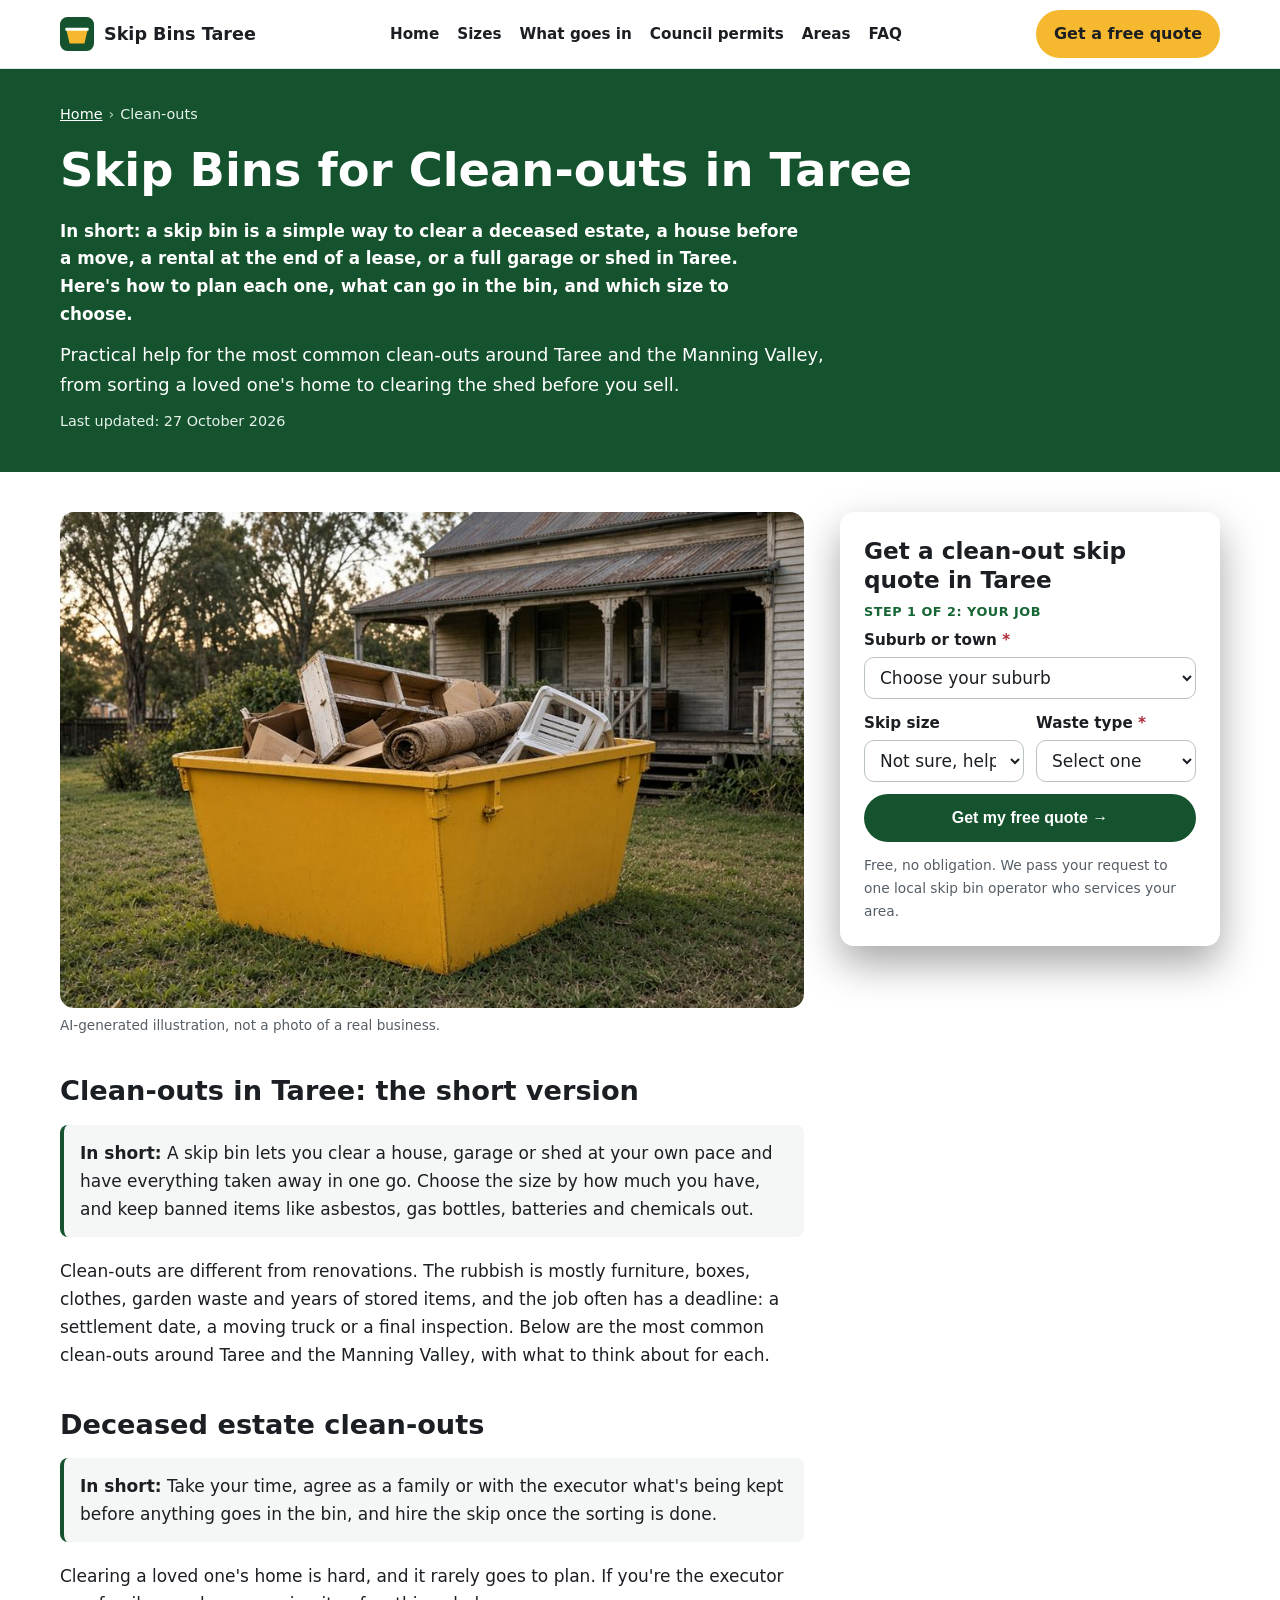
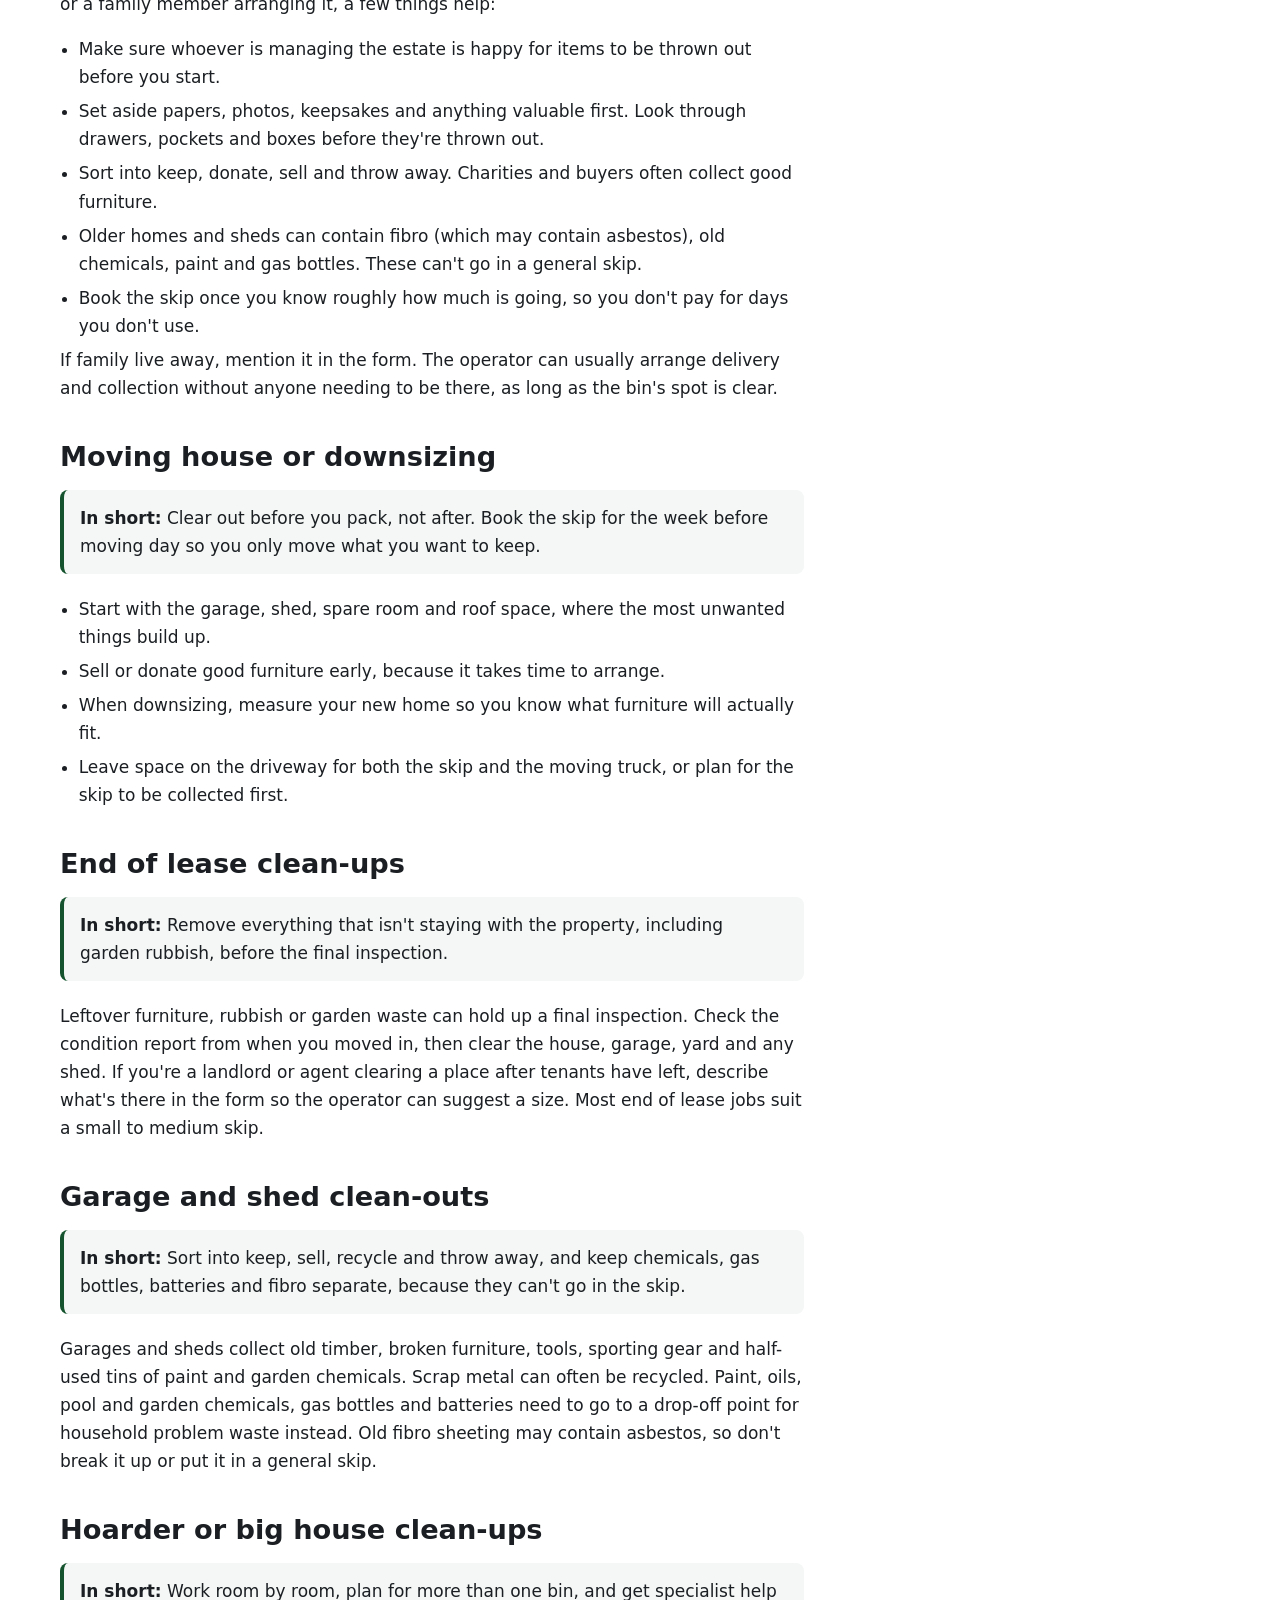
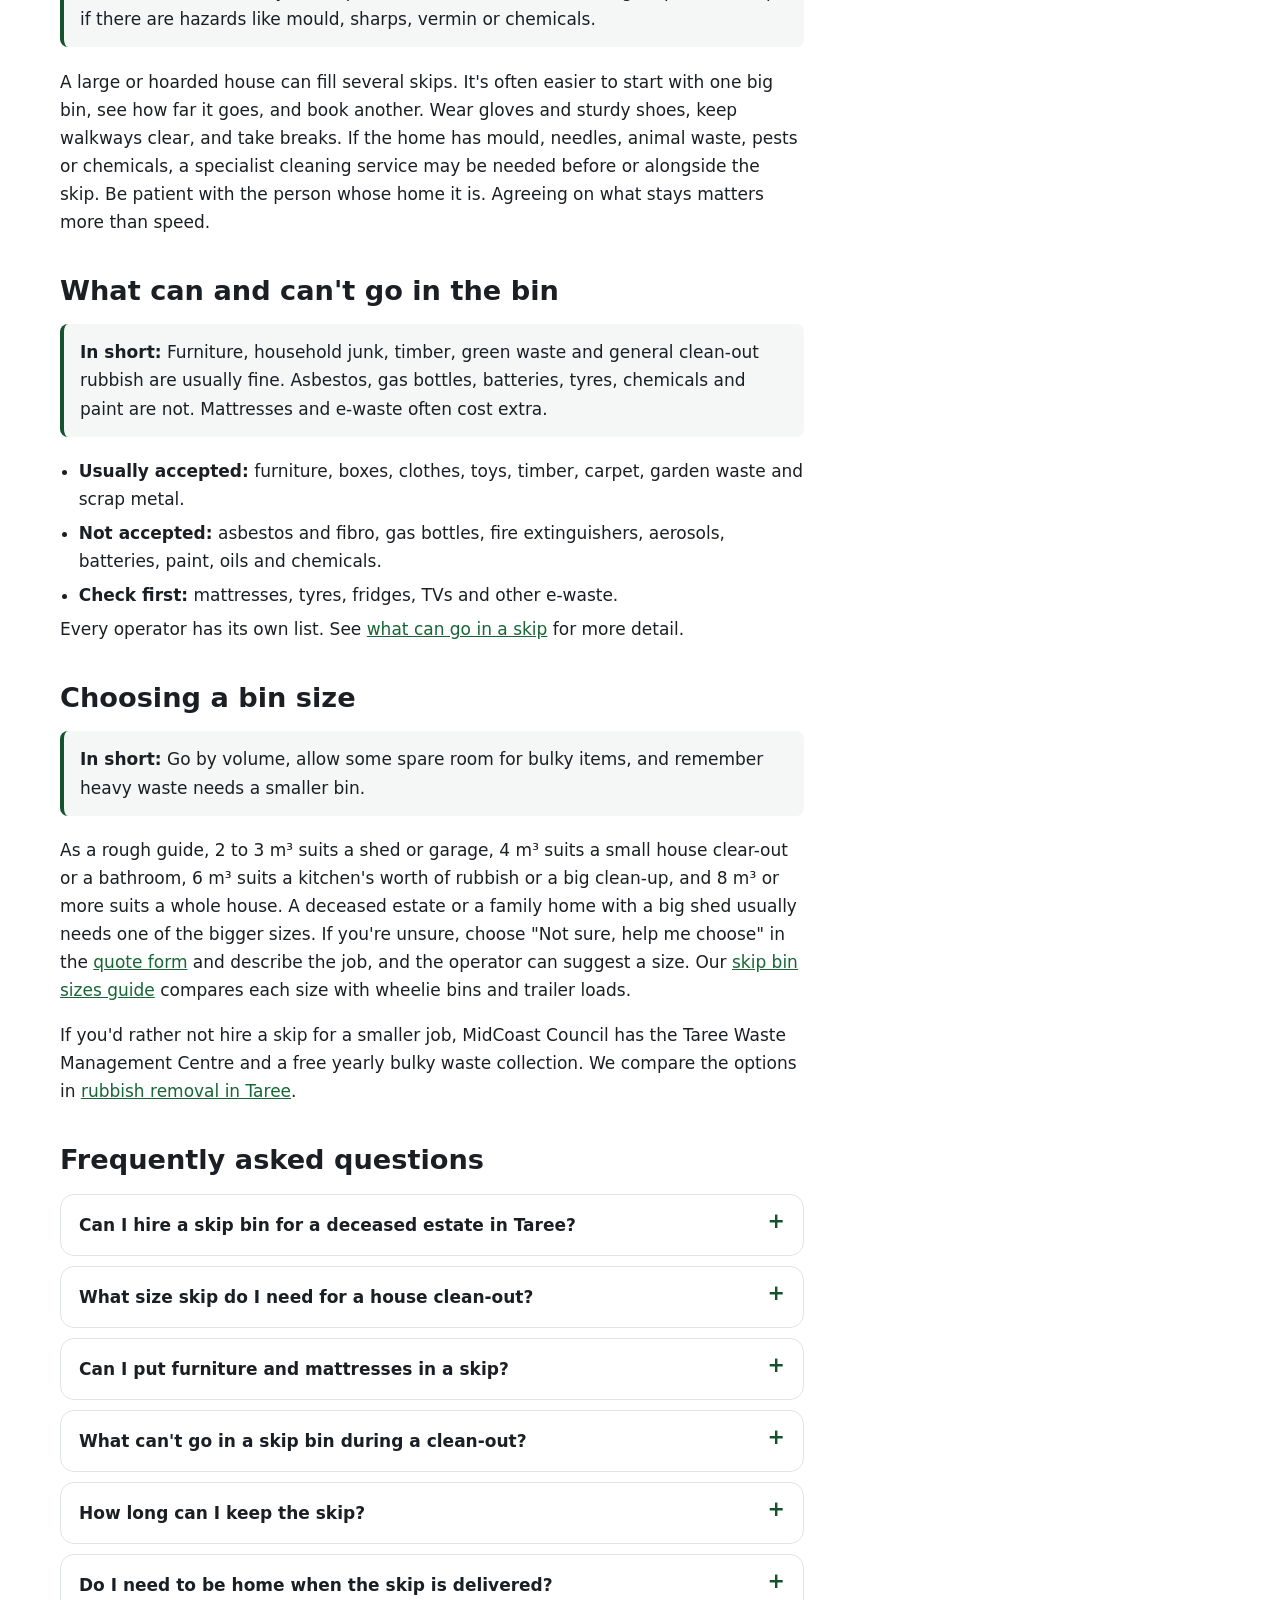
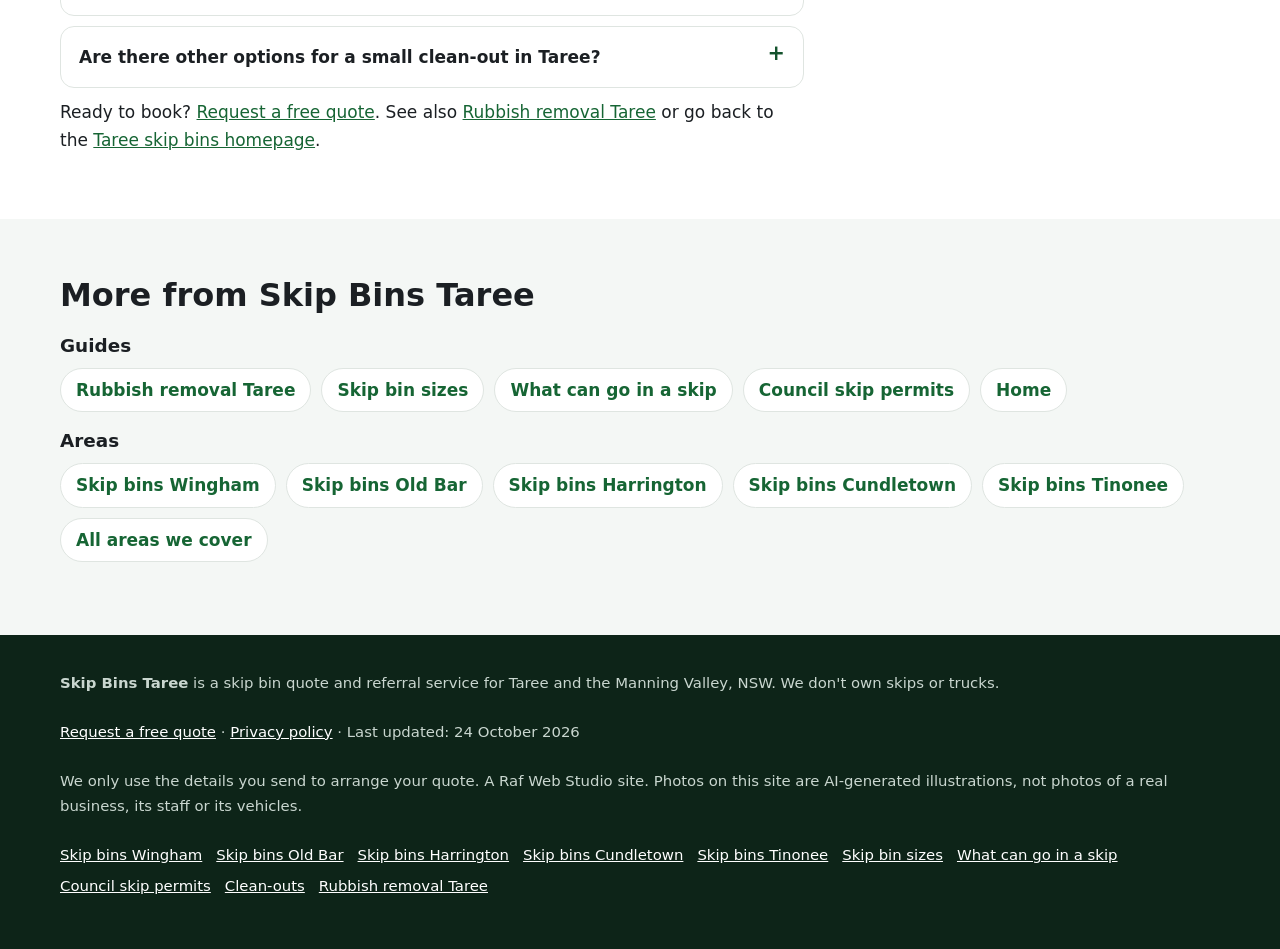
==== commit 59ba2dd5: "SEO batch 4: new /skip-bins-tinonee/ suburb page, linked from homepage, footers, area lists, sitemap" ====
--- a/clean-outs/index.html
+++ b/clean-outs/index.html
@@ -249,7 +249,7 @@
     <h3>Guides</h3>
     <ul class="link-list"><li><a href="/rubbish-removal-taree/">Rubbish removal Taree</a></li><li><a href="/skip-bin-sizes/">Skip bin sizes</a></li><li><a href="/what-can-go-in-a-skip/">What can go in a skip</a></li><li><a href="/skip-bin-council-permit/">Council skip permits</a></li><li><a href="/">Home</a></li></ul>
     <h3>Areas</h3>
-    <ul class="link-list"><li><a href="/skip-bins-wingham/">Skip bins Wingham</a></li><li><a href="/skip-bins-old-bar/">Skip bins Old Bar</a></li><li><a href="/skip-bins-harrington/">Skip bins Harrington</a></li><li><a href="/skip-bins-cundletown/">Skip bins Cundletown</a></li><li><a href="/#areas">All areas we cover</a></li></ul>
+    <ul class="link-list"><li><a href="/skip-bins-wingham/">Skip bins Wingham</a></li><li><a href="/skip-bins-old-bar/">Skip bins Old Bar</a></li><li><a href="/skip-bins-harrington/">Skip bins Harrington</a></li><li><a href="/skip-bins-cundletown/">Skip bins Cundletown</a></li><li><a href="/skip-bins-tinonee/">Skip bins Tinonee</a></li><li><a href="/#areas">All areas we cover</a></li></ul>
   </div>
 </section>
 </main>
@@ -259,7 +259,7 @@
     <p><strong>Skip Bins Taree</strong> is a skip bin quote and referral service for Taree and the Manning Valley, NSW. We don't own skips or trucks.</p>
     <p><a href="#quote">Request a free quote</a> · <a href="/privacy.html">Privacy policy</a> · Last updated: 24 October 2026</p>
     <p>We only use the details you send to arrange your quote. A Raf Web Studio site. Photos on this site are AI-generated illustrations, not photos of a real business, its staff or its vehicles.</p>
-    <p class="footer-links"><a href="/skip-bins-wingham/">Skip bins Wingham</a> <a href="/skip-bins-old-bar/">Skip bins Old Bar</a> <a href="/skip-bins-harrington/">Skip bins Harrington</a> <a href="/skip-bins-cundletown/">Skip bins Cundletown</a> <a href="/skip-bin-sizes/">Skip bin sizes</a> <a href="/what-can-go-in-a-skip/">What can go in a skip</a> <a href="/skip-bin-council-permit/">Council skip permits</a> <a href="/clean-outs/">Clean-outs</a> <a href="/rubbish-removal-taree/">Rubbish removal Taree</a></p>
+    <p class="footer-links"><a href="/skip-bins-wingham/">Skip bins Wingham</a> <a href="/skip-bins-old-bar/">Skip bins Old Bar</a> <a href="/skip-bins-harrington/">Skip bins Harrington</a> <a href="/skip-bins-cundletown/">Skip bins Cundletown</a> <a href="/skip-bins-tinonee/">Skip bins Tinonee</a> <a href="/skip-bin-sizes/">Skip bin sizes</a> <a href="/what-can-go-in-a-skip/">What can go in a skip</a> <a href="/skip-bin-council-permit/">Council skip permits</a> <a href="/clean-outs/">Clean-outs</a> <a href="/rubbish-removal-taree/">Rubbish removal Taree</a></p>
   </div>
 </footer>
 
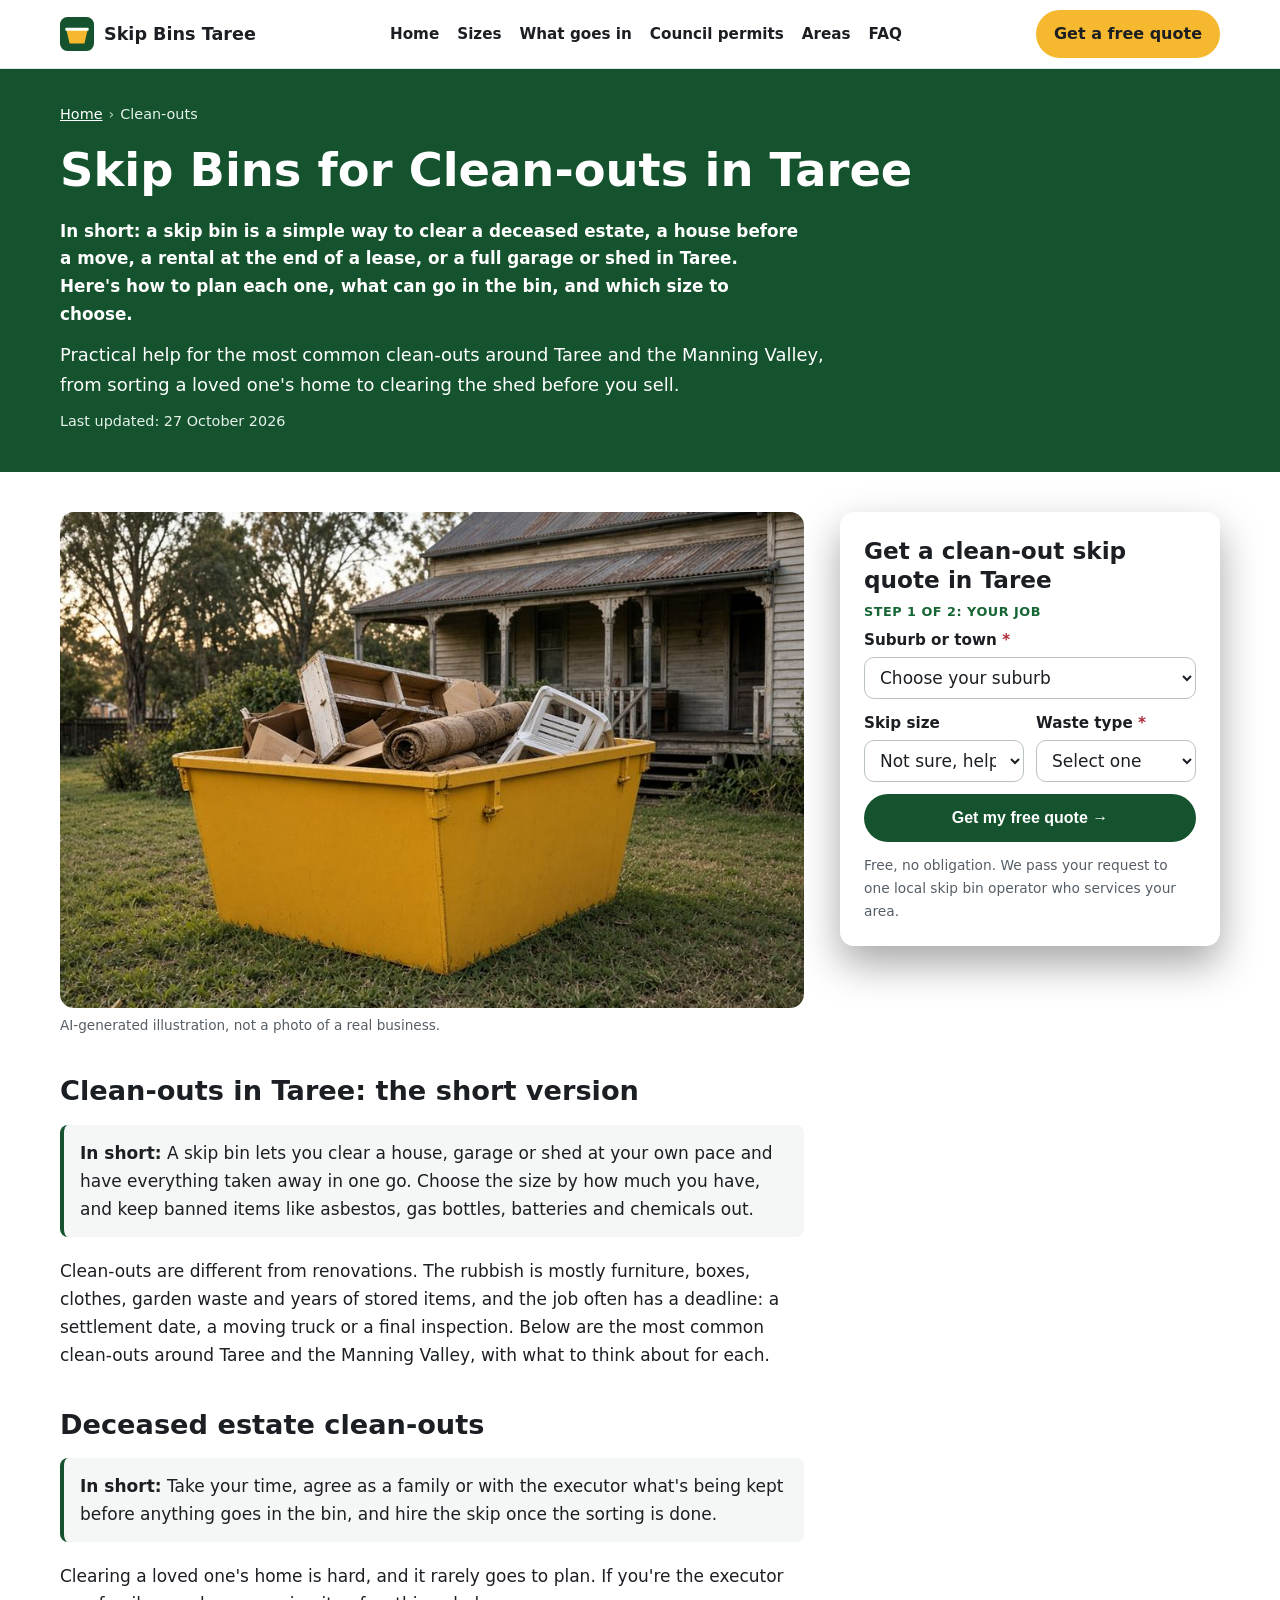
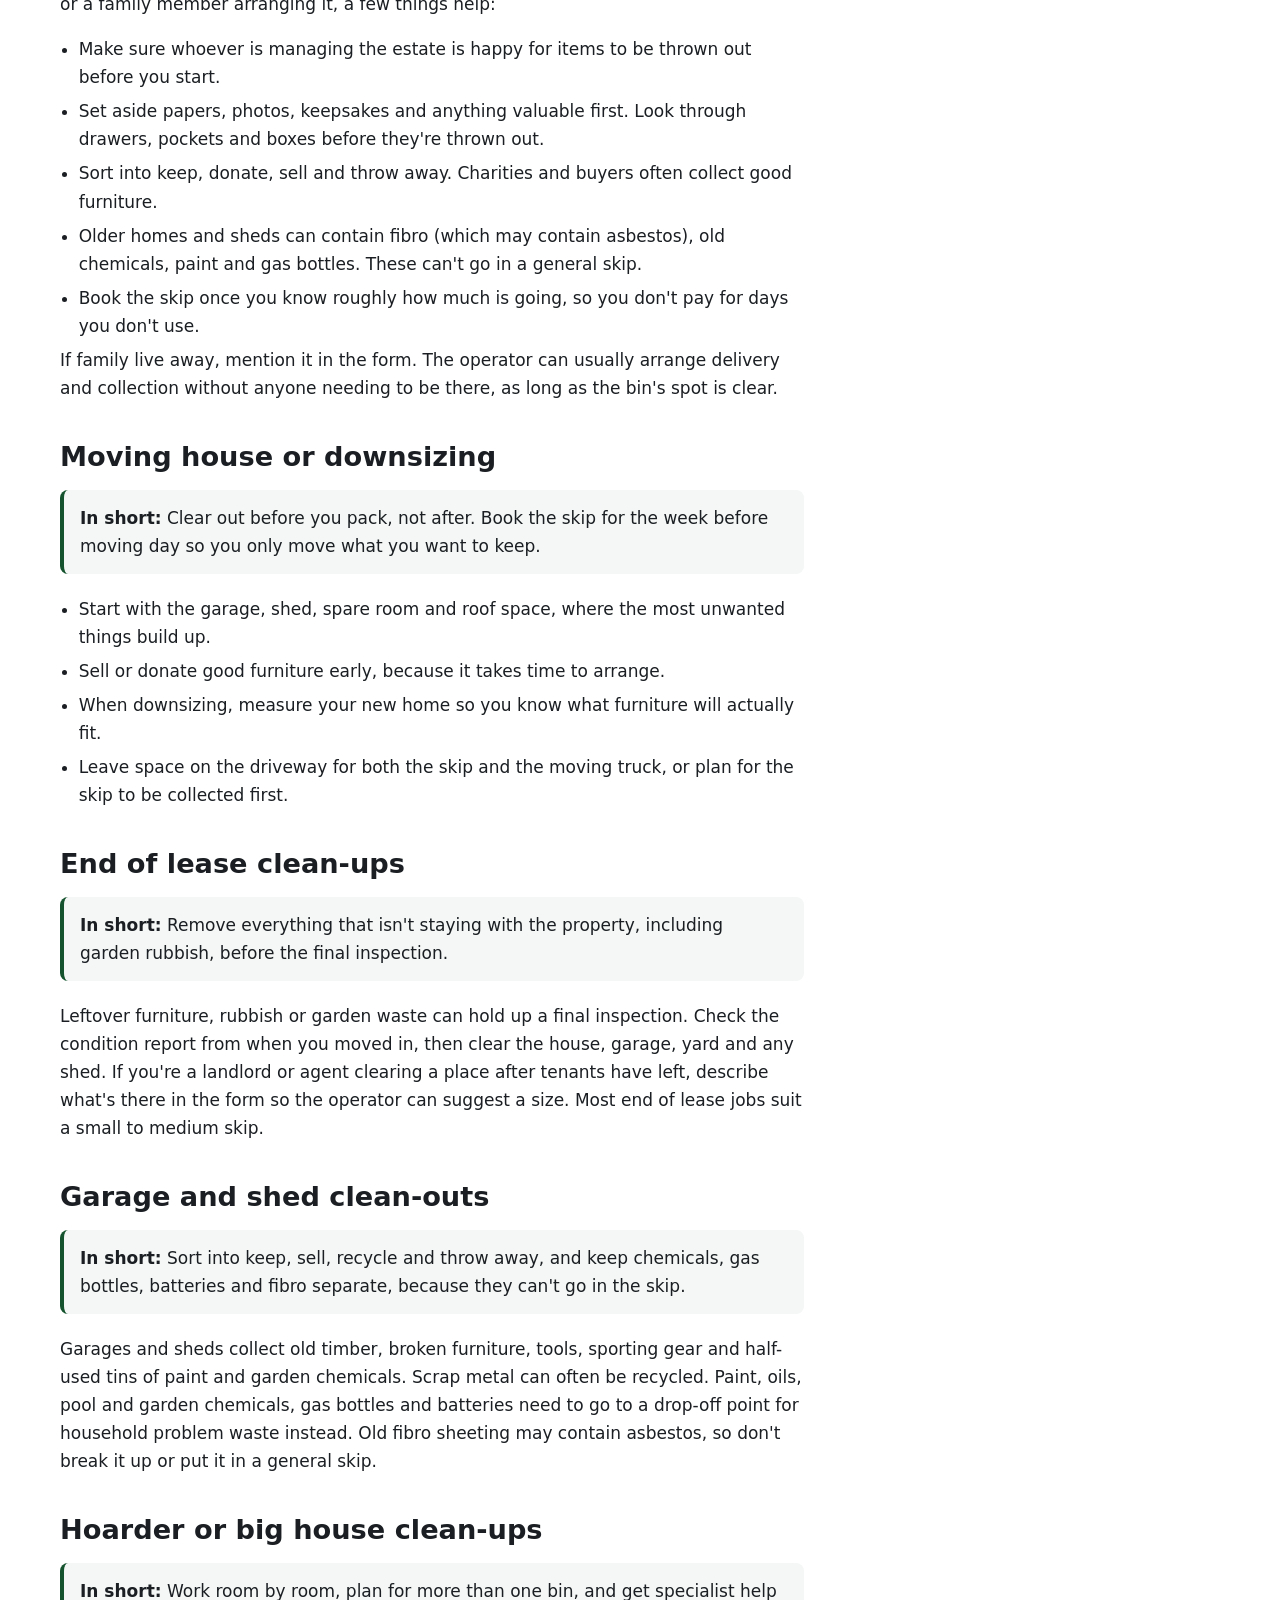
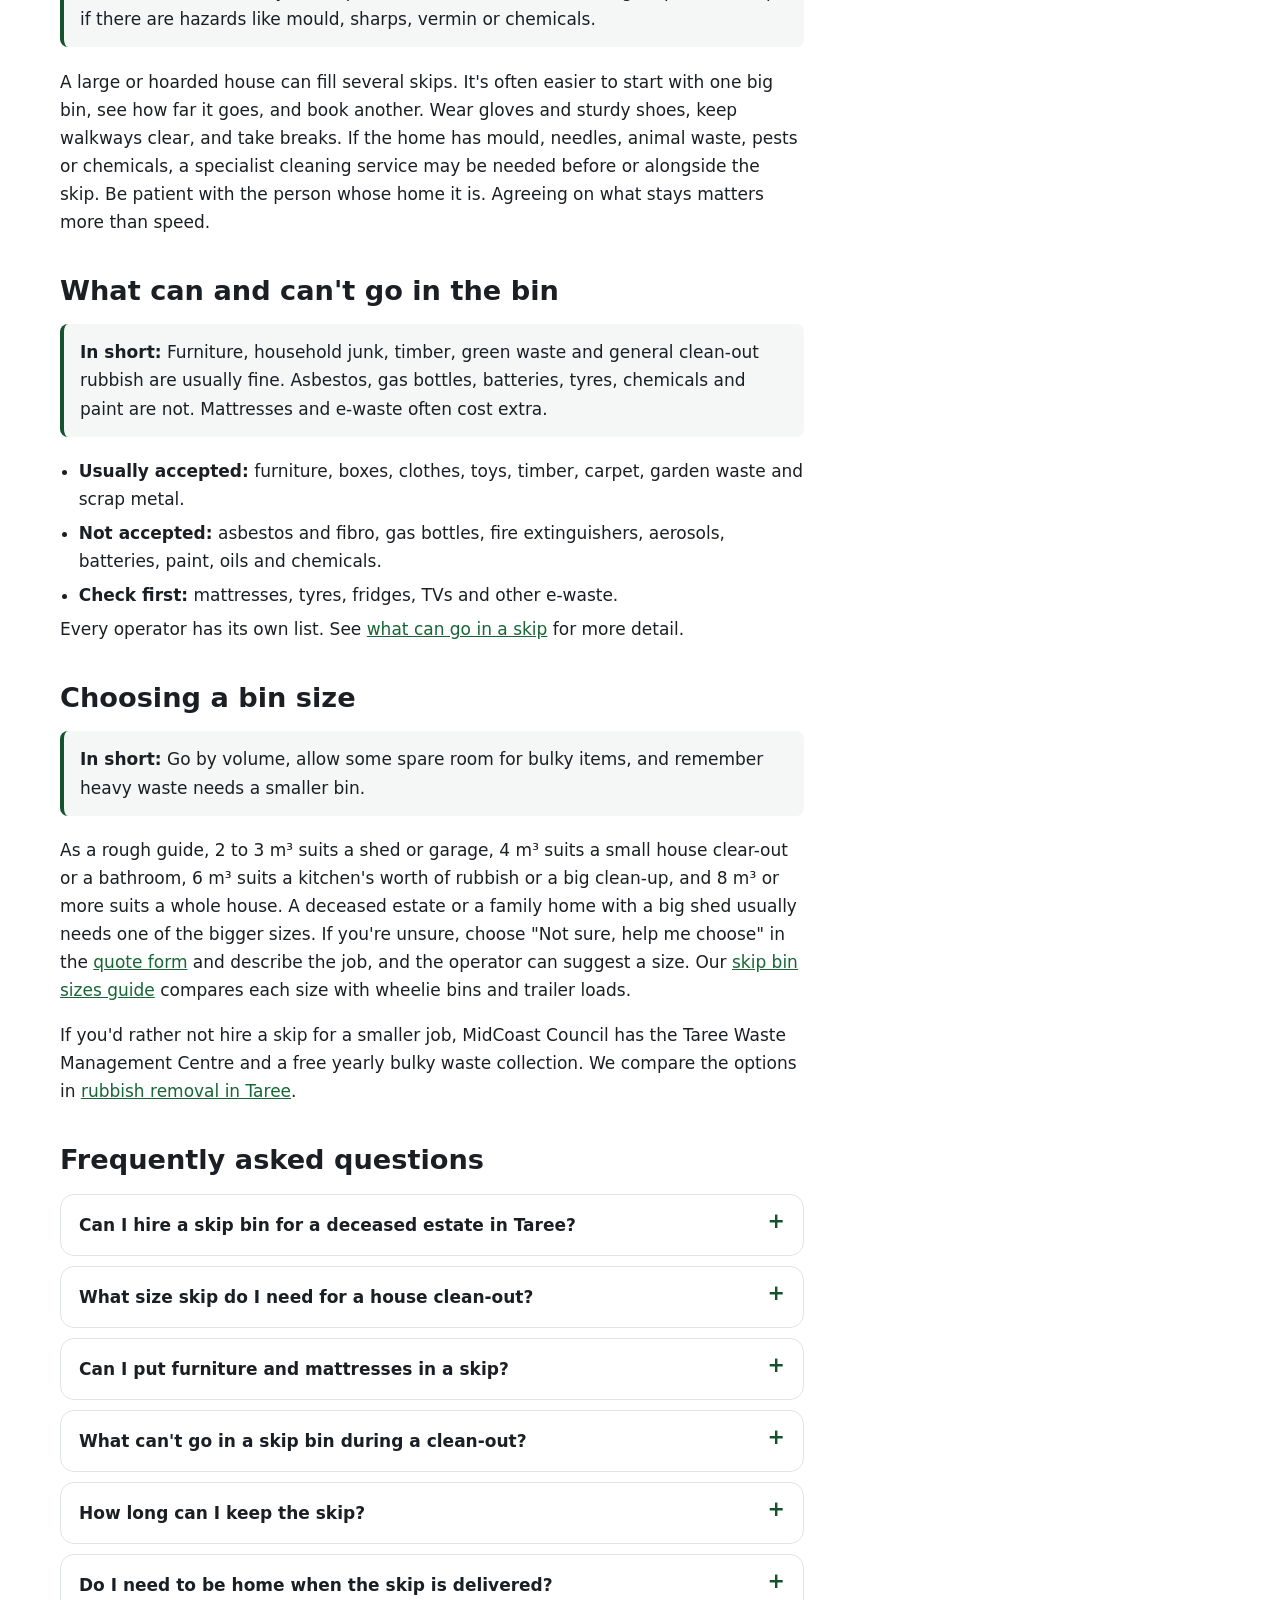
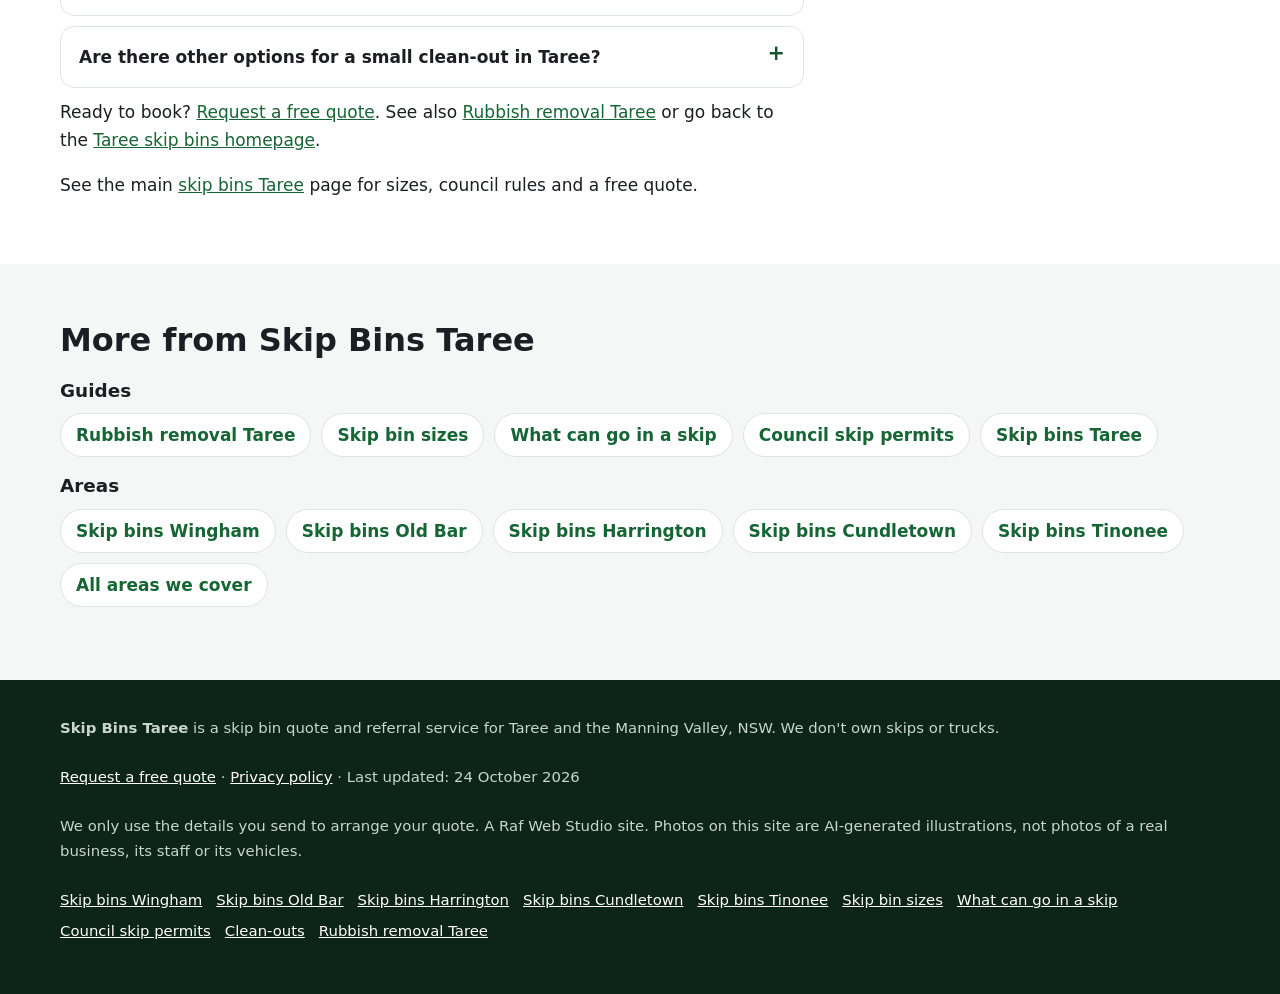
==== commit 04ebc428: "SEO batch 5: keyword link to homepage on every subpage, sitemap lastmod refresh" ====
--- a/clean-outs/index.html
+++ b/clean-outs/index.html
@@ -204,6 +204,7 @@
 <details><summary>Can I hire a skip bin for a deceased estate in Taree?</summary><p>Yes. A skip is a common way to clear a deceased estate. Agree with the executor or family what&#x27;s being kept before anything goes in, and tell the operator if no one will be at the property for delivery or collection.</p></details><details><summary>What size skip do I need for a house clean-out?</summary><p>As a rough guide, 2 to 3 m³ suits a shed or garage, 4 m³ suits a small house clear-out or a bathroom, 6 m³ suits a kitchen&#x27;s worth of rubbish or a big clean-up, and 8 m³ or more suits a whole house. A deceased estate or a family home with a big shed usually needs one of the bigger sizes.</p></details><details><summary>Can I put furniture and mattresses in a skip?</summary><p>Furniture is usually fine. Many operators accept mattresses for an extra fee, and some don&#x27;t take them. List them in the quote form so the operator can confirm.</p></details><details><summary>What can&#x27;t go in a skip bin during a clean-out?</summary><p>Asbestos and fibro, gas bottles, fire extinguishers, aerosols, batteries, tyres, paint, oils and chemicals. Fridges, TVs and other e-waste may be refused or cost extra.</p></details><details><summary>How long can I keep the skip?</summary><p>Hire periods differ between operators. Most include a set number of days and charge for extra days. Tell the operator your dates when you request a quote.</p></details><details><summary>Do I need to be home when the skip is delivered?</summary><p>Usually not, as long as the spot for the bin is clear and the operator knows exactly where to put it. Add delivery notes in the form.</p></details><details><summary>Are there other options for a small clean-out in Taree?</summary><p>For a load or two, taking it to the Taree Waste Management Centre yourself or booking MidCoast Council&#x27;s yearly bulky waste collection may be enough. Our rubbish removal guide compares the options.</p></details>
 <p>Ready to book? <a href="#quote">Request a free quote</a>. See also <a href="/rubbish-removal-taree/">Rubbish removal Taree</a> or go back to the <a href="/">Taree skip bins homepage</a>.</p>
 
+<p class="home-link">See the main <a href="/">skip bins Taree</a> page for sizes, council rules and a free quote.</p>
   </article>
   <aside class="page-aside">
     <div class="hero-form-card" id="quote">
@@ -247,7 +248,7 @@
   <div class="wrap">
     <h2 id="more-h">More from Skip Bins Taree</h2>
     <h3>Guides</h3>
-    <ul class="link-list"><li><a href="/rubbish-removal-taree/">Rubbish removal Taree</a></li><li><a href="/skip-bin-sizes/">Skip bin sizes</a></li><li><a href="/what-can-go-in-a-skip/">What can go in a skip</a></li><li><a href="/skip-bin-council-permit/">Council skip permits</a></li><li><a href="/">Home</a></li></ul>
+    <ul class="link-list"><li><a href="/rubbish-removal-taree/">Rubbish removal Taree</a></li><li><a href="/skip-bin-sizes/">Skip bin sizes</a></li><li><a href="/what-can-go-in-a-skip/">What can go in a skip</a></li><li><a href="/skip-bin-council-permit/">Council skip permits</a></li><li><a href="/">Skip bins Taree</a></li></ul>
     <h3>Areas</h3>
     <ul class="link-list"><li><a href="/skip-bins-wingham/">Skip bins Wingham</a></li><li><a href="/skip-bins-old-bar/">Skip bins Old Bar</a></li><li><a href="/skip-bins-harrington/">Skip bins Harrington</a></li><li><a href="/skip-bins-cundletown/">Skip bins Cundletown</a></li><li><a href="/skip-bins-tinonee/">Skip bins Tinonee</a></li><li><a href="/#areas">All areas we cover</a></li></ul>
   </div>
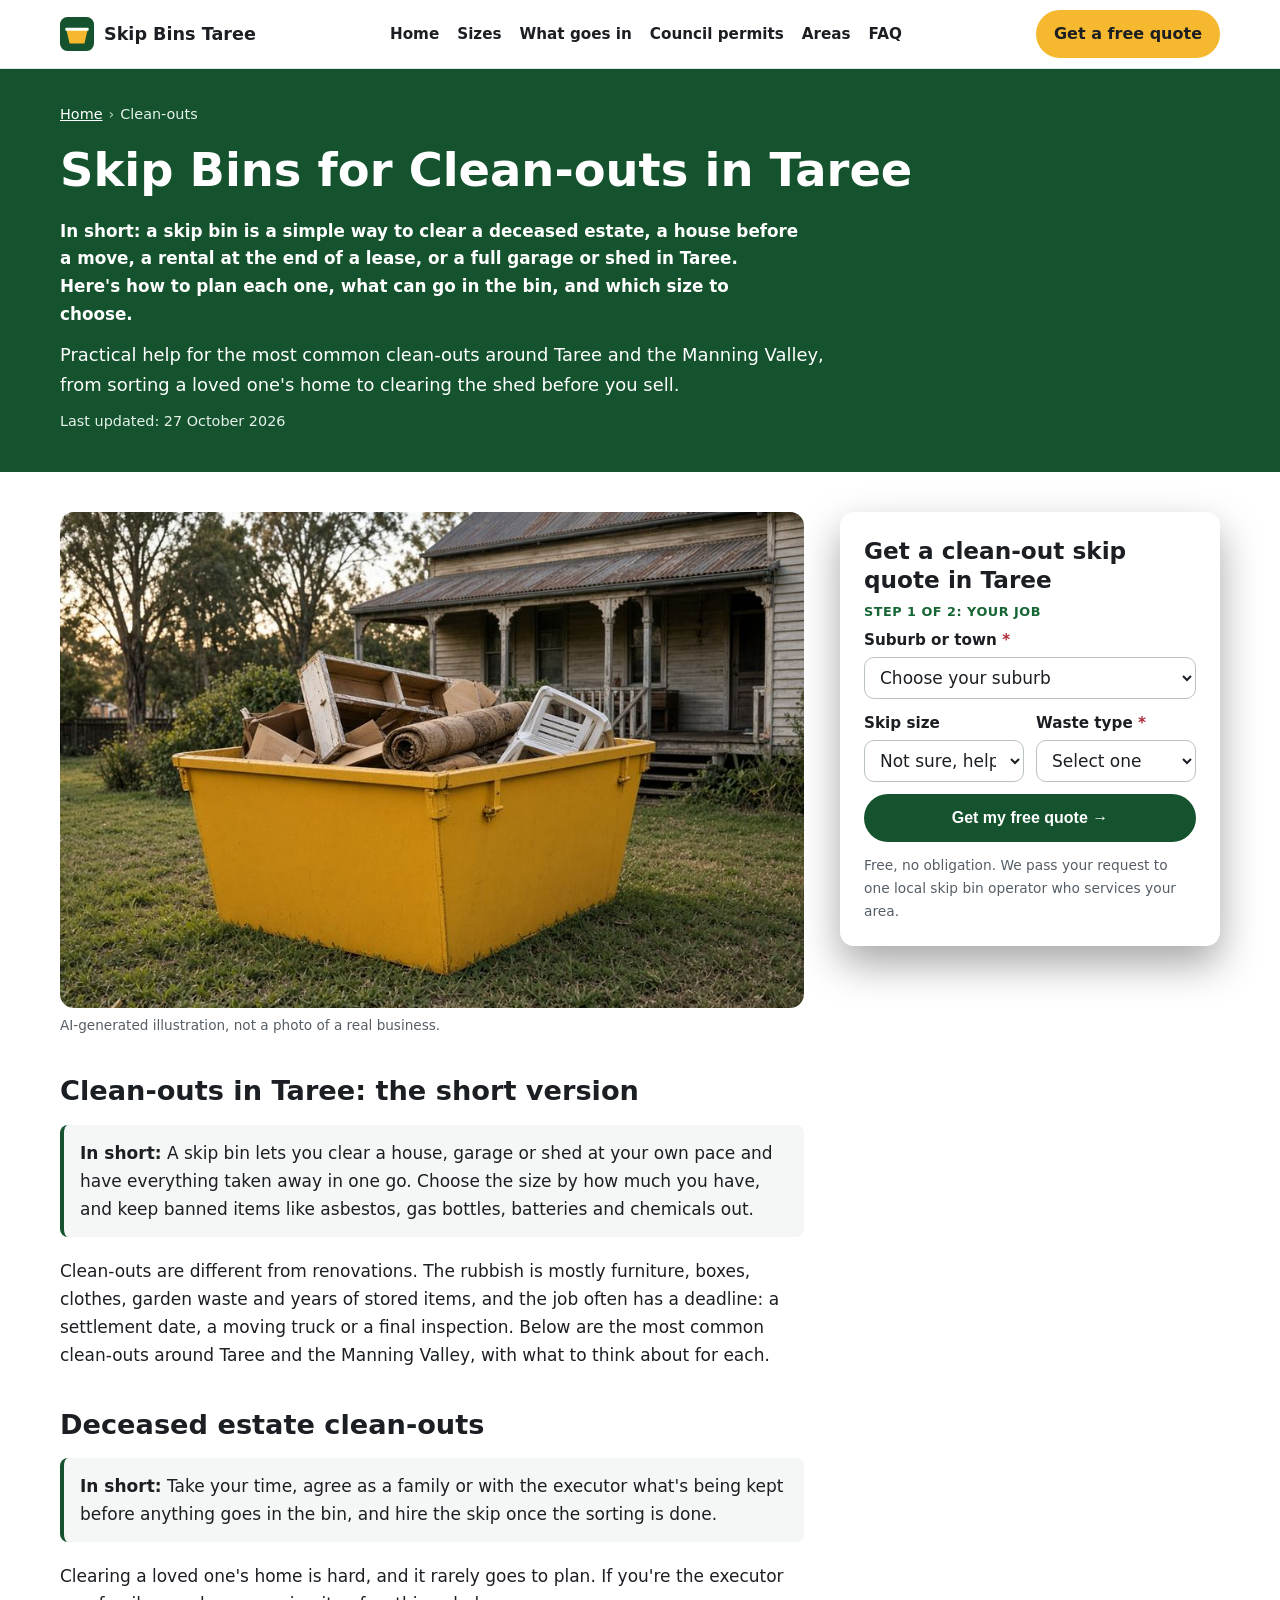
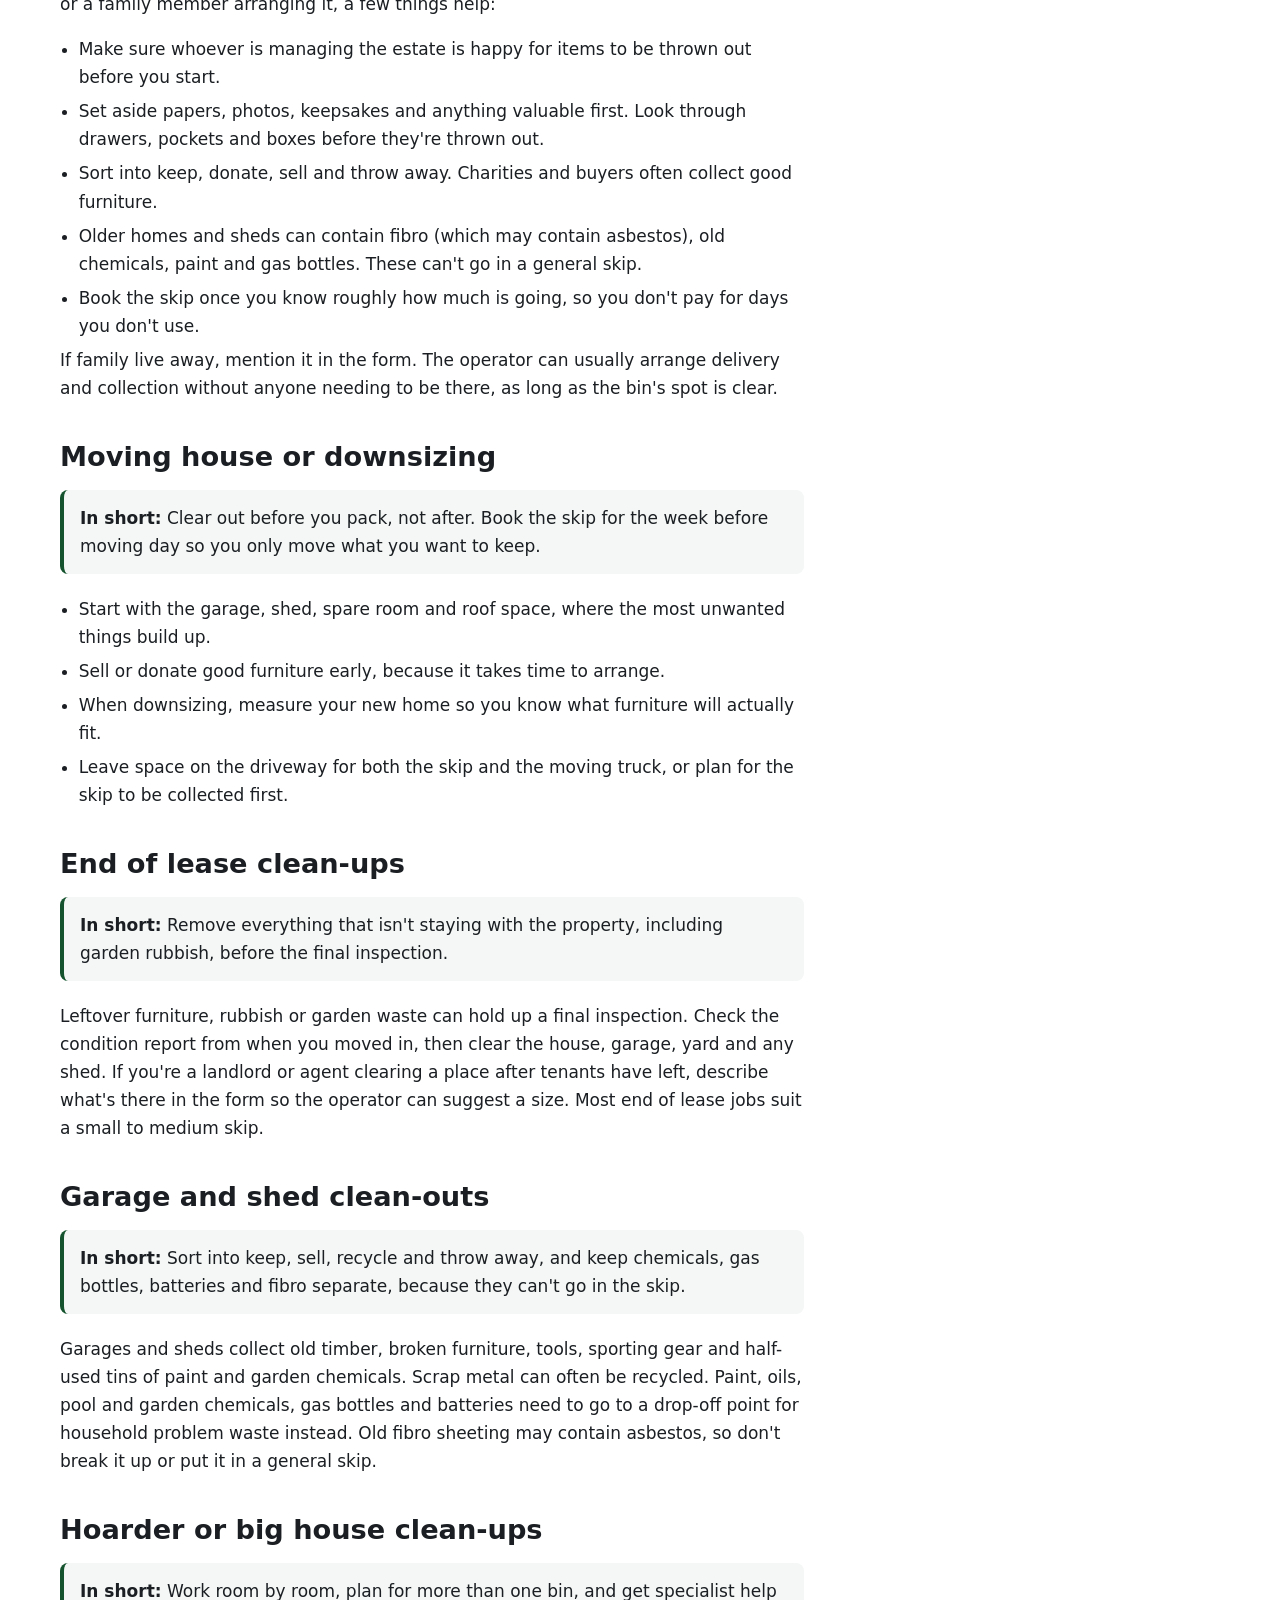
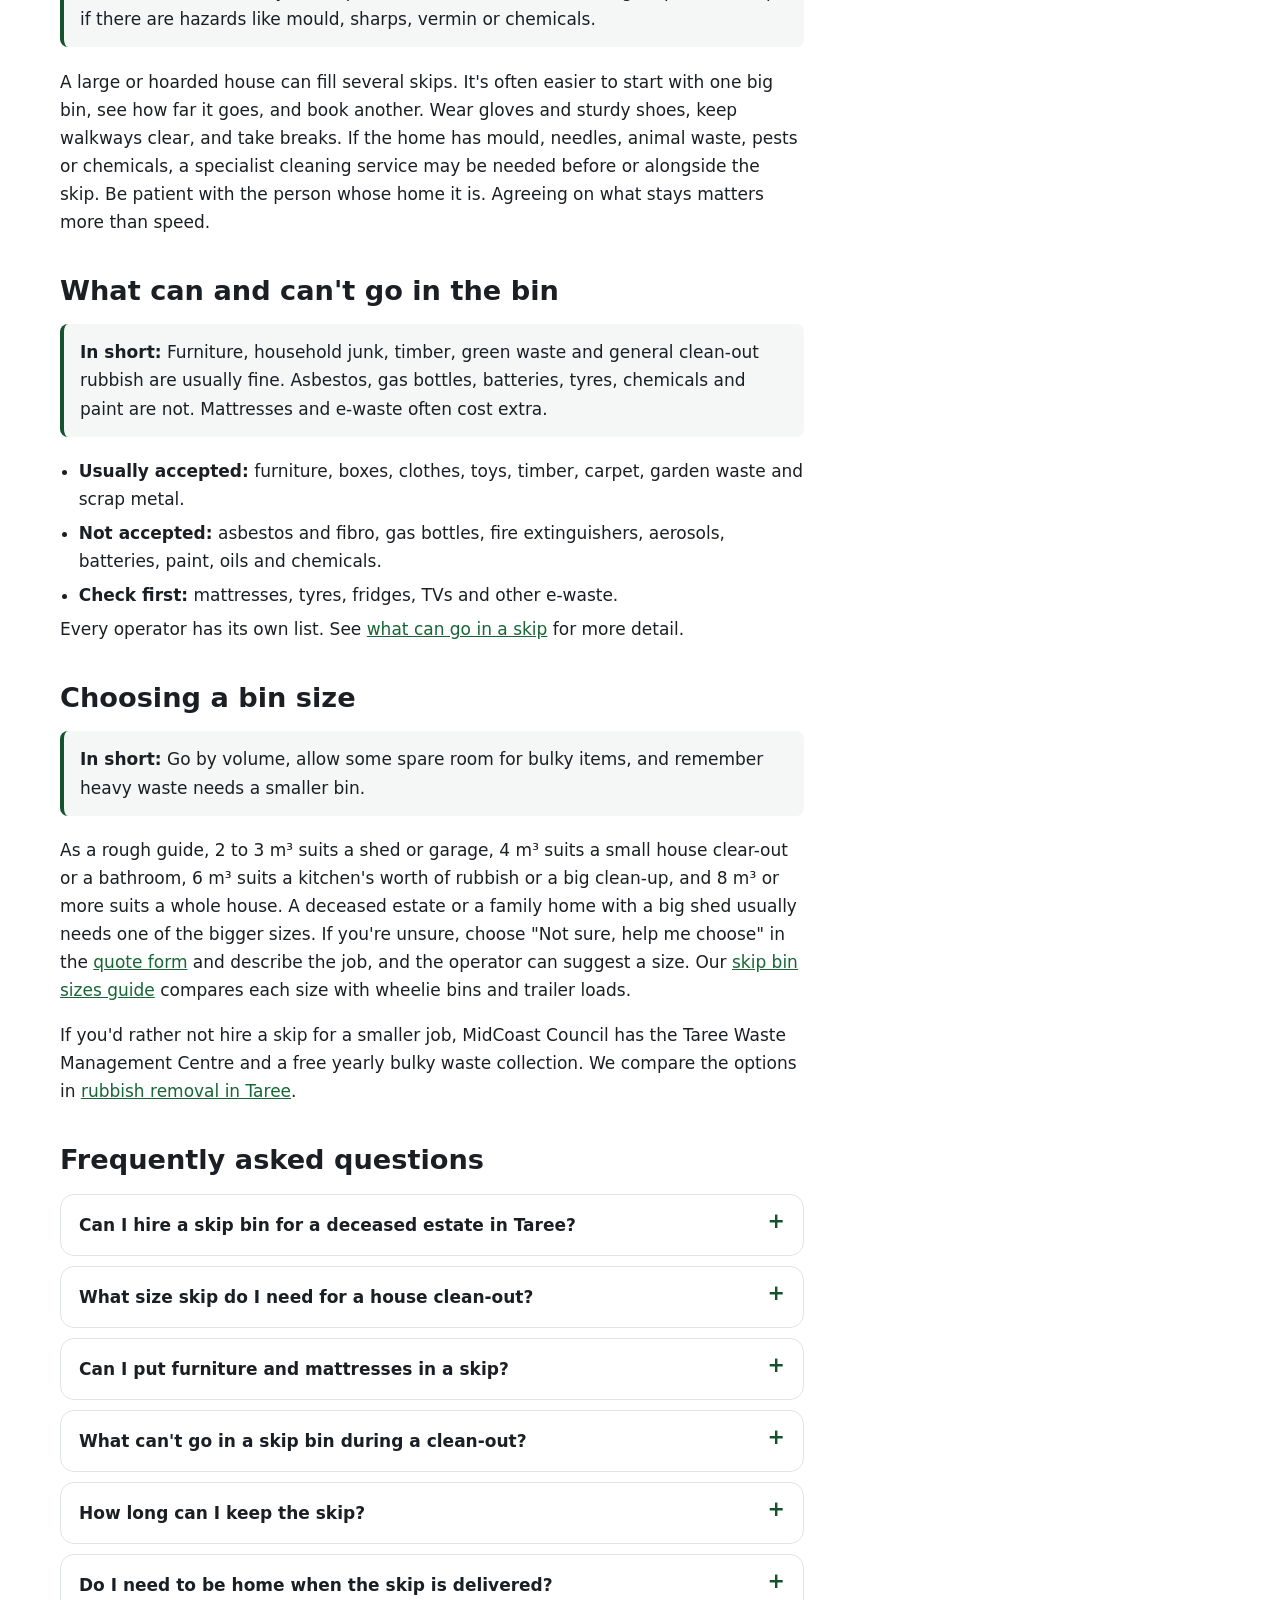
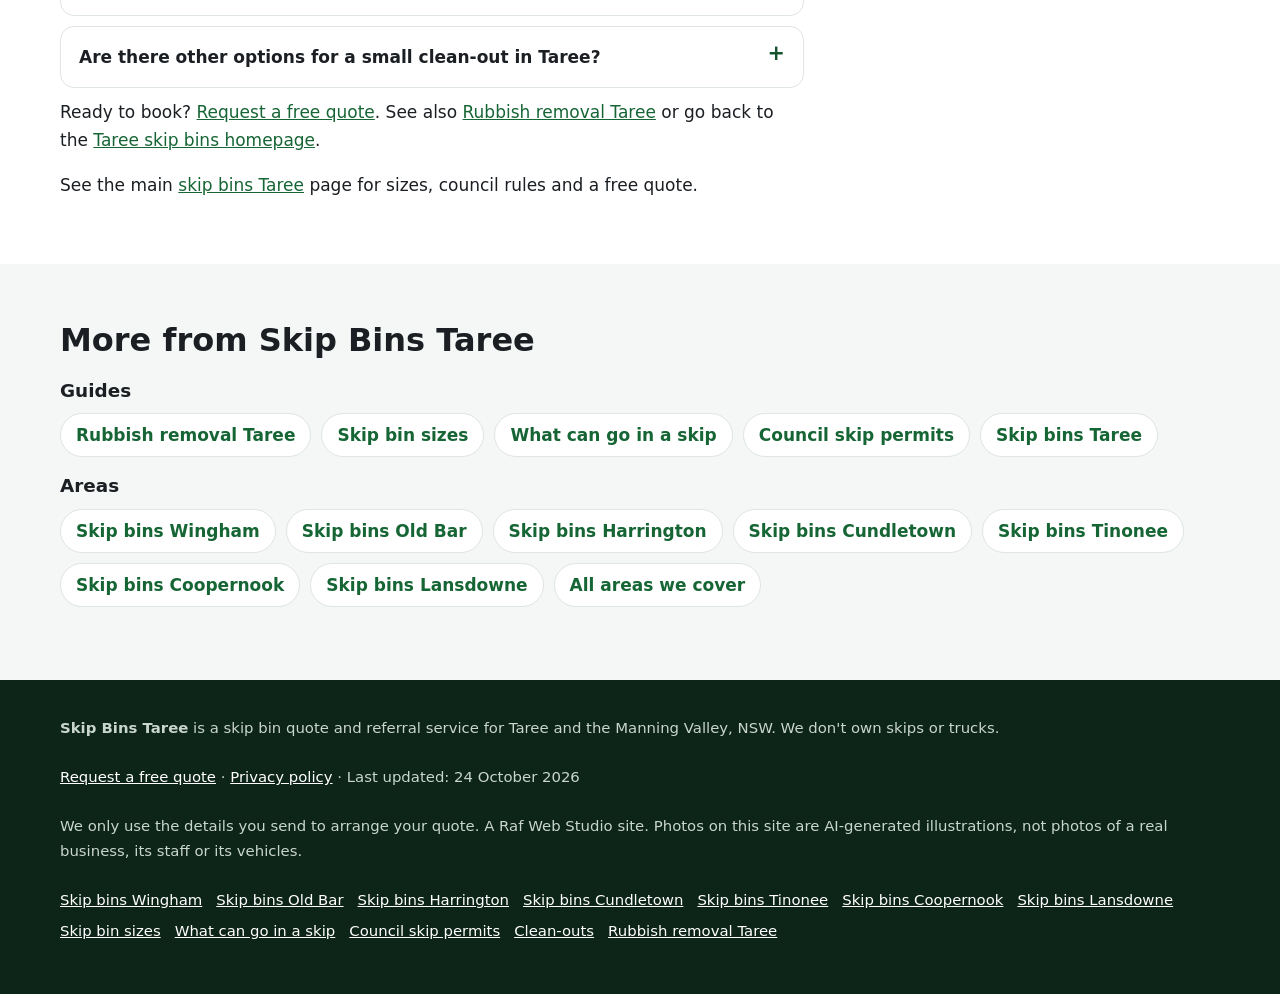
==== commit dc96521d: "SEO batch 6: new locality pages, homepage meta/title for skip bin hire, tip FAQ" ====
--- a/clean-outs/index.html
+++ b/clean-outs/index.html
@@ -250,7 +250,7 @@
     <h3>Guides</h3>
     <ul class="link-list"><li><a href="/rubbish-removal-taree/">Rubbish removal Taree</a></li><li><a href="/skip-bin-sizes/">Skip bin sizes</a></li><li><a href="/what-can-go-in-a-skip/">What can go in a skip</a></li><li><a href="/skip-bin-council-permit/">Council skip permits</a></li><li><a href="/">Skip bins Taree</a></li></ul>
     <h3>Areas</h3>
-    <ul class="link-list"><li><a href="/skip-bins-wingham/">Skip bins Wingham</a></li><li><a href="/skip-bins-old-bar/">Skip bins Old Bar</a></li><li><a href="/skip-bins-harrington/">Skip bins Harrington</a></li><li><a href="/skip-bins-cundletown/">Skip bins Cundletown</a></li><li><a href="/skip-bins-tinonee/">Skip bins Tinonee</a></li><li><a href="/#areas">All areas we cover</a></li></ul>
+    <ul class="link-list"><li><a href="/skip-bins-wingham/">Skip bins Wingham</a></li><li><a href="/skip-bins-old-bar/">Skip bins Old Bar</a></li><li><a href="/skip-bins-harrington/">Skip bins Harrington</a></li><li><a href="/skip-bins-cundletown/">Skip bins Cundletown</a></li><li><a href="/skip-bins-tinonee/">Skip bins Tinonee</a></li><li><a href="/skip-bins-coopernook/">Skip bins Coopernook</a></li><li><a href="/skip-bins-lansdowne/">Skip bins Lansdowne</a></li><li><a href="/#areas">All areas we cover</a></li></ul>
   </div>
 </section>
 </main>
@@ -260,7 +260,7 @@
     <p><strong>Skip Bins Taree</strong> is a skip bin quote and referral service for Taree and the Manning Valley, NSW. We don't own skips or trucks.</p>
     <p><a href="#quote">Request a free quote</a> · <a href="/privacy.html">Privacy policy</a> · Last updated: 24 October 2026</p>
     <p>We only use the details you send to arrange your quote. A Raf Web Studio site. Photos on this site are AI-generated illustrations, not photos of a real business, its staff or its vehicles.</p>
-    <p class="footer-links"><a href="/skip-bins-wingham/">Skip bins Wingham</a> <a href="/skip-bins-old-bar/">Skip bins Old Bar</a> <a href="/skip-bins-harrington/">Skip bins Harrington</a> <a href="/skip-bins-cundletown/">Skip bins Cundletown</a> <a href="/skip-bins-tinonee/">Skip bins Tinonee</a> <a href="/skip-bin-sizes/">Skip bin sizes</a> <a href="/what-can-go-in-a-skip/">What can go in a skip</a> <a href="/skip-bin-council-permit/">Council skip permits</a> <a href="/clean-outs/">Clean-outs</a> <a href="/rubbish-removal-taree/">Rubbish removal Taree</a></p>
+    <p class="footer-links"><a href="/skip-bins-wingham/">Skip bins Wingham</a> <a href="/skip-bins-old-bar/">Skip bins Old Bar</a> <a href="/skip-bins-harrington/">Skip bins Harrington</a> <a href="/skip-bins-cundletown/">Skip bins Cundletown</a> <a href="/skip-bins-tinonee/">Skip bins Tinonee</a> <a href="/skip-bins-coopernook/">Skip bins Coopernook</a> <a href="/skip-bins-lansdowne/">Skip bins Lansdowne</a> <a href="/skip-bin-sizes/">Skip bin sizes</a> <a href="/what-can-go-in-a-skip/">What can go in a skip</a> <a href="/skip-bin-council-permit/">Council skip permits</a> <a href="/clean-outs/">Clean-outs</a> <a href="/rubbish-removal-taree/">Rubbish removal Taree</a></p>
   </div>
 </footer>
 
